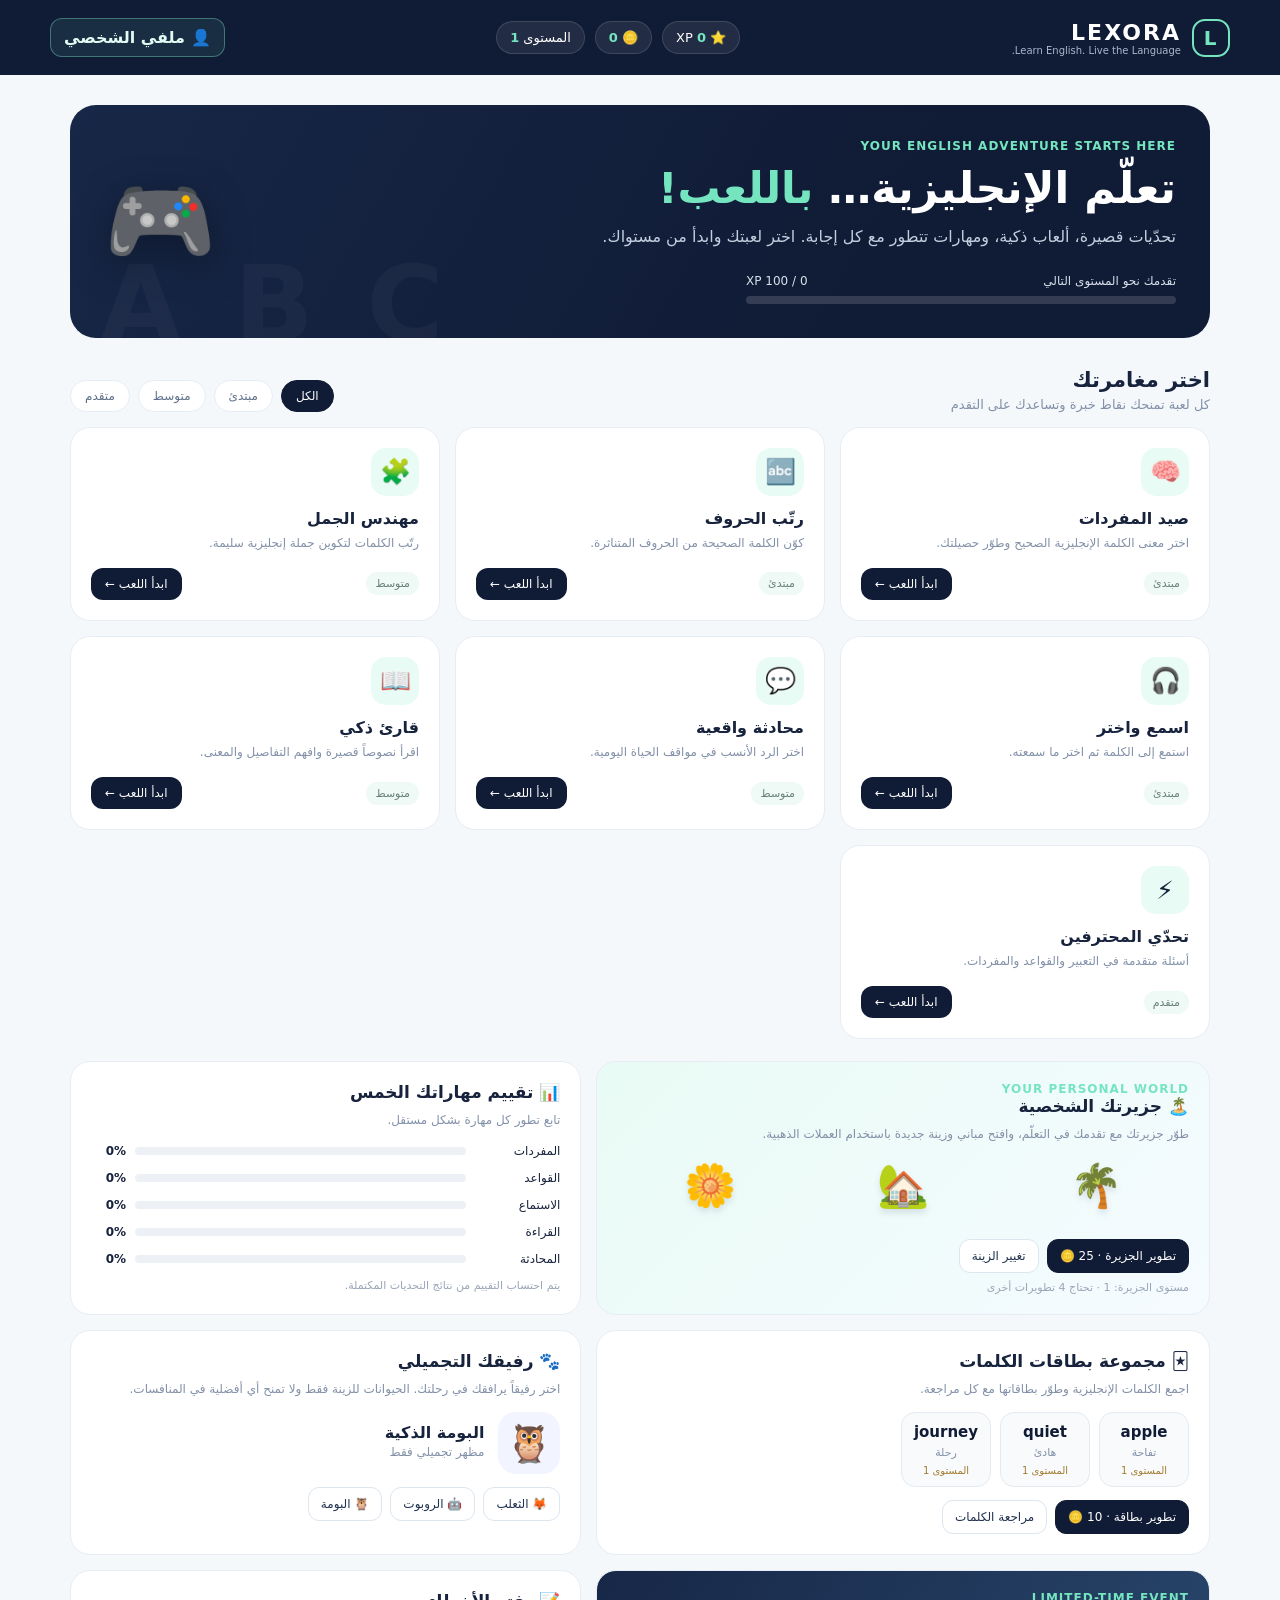
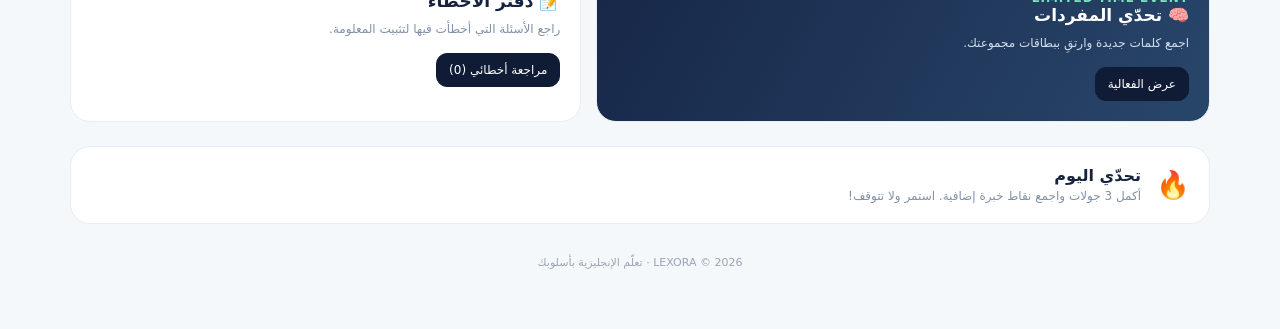
==== index.html @ c7c55622 "Trigger cloud sync when game progress changes" ====
<!doctype html>
<html lang="ar" dir="rtl">
<head>
<meta charset="UTF-8"><meta name="viewport" content="width=device-width, initial-scale=1">
<meta name="theme-color" content="#101b35"><meta name="description" content="LEXORA — Learn English. Live the Language.">
<title>LEXORA — العب وتعلّم الإنجليزية</title>
<style>
:root{--navy:#101b35;--navy2:#172747;--mint:#75e5c0;--ink:#17233d;--muted:#8290a8;--line:#e7edf4;--paper:#f5f8fb;--white:#fff;--gold:#f5c86a}
*{box-sizing:border-box}body{margin:0;background:var(--paper);color:var(--ink);font-family:system-ui,-apple-system,"Segoe UI",sans-serif}button{font:inherit;cursor:pointer}button:focus-visible{outline:3px solid #75e5c0;outline-offset:3px}.shell{min-height:100vh}.top{background:var(--navy);color:#fff;padding:18px max(20px,calc((100% - 1180px)/2));display:flex;align-items:center;justify-content:space-between;gap:14px}.brand{display:flex;align-items:center;gap:11px;font-weight:900;letter-spacing:2px;font-size:22px}.brandmark{width:38px;height:38px;border:2px solid var(--mint);border-radius:13px;display:grid;place-items:center;color:var(--mint);font-size:20px}.brand small{display:block;letter-spacing:0;font-size:10px;color:#aab8cd;font-weight:500}.topstats{display:flex;gap:10px;align-items:center}.pill{background:#ffffff14;border:1px solid #ffffff20;border-radius:30px;padding:8px 13px;font-size:13px}.pill b{color:var(--mint)}main{max-width:1180px;margin:auto;padding:30px 20px 60px}.hero{background:linear-gradient(120deg,#172747,#101b35 70%);border-radius:26px;padding:34px;color:#fff;display:flex;justify-content:space-between;gap:24px;align-items:center;overflow:hidden;position:relative}.hero:after{content:"A B C";position:absolute;left:30px;bottom:-28px;font-size:105px;font-weight:900;color:#ffffff09;letter-spacing:8px}.eyebrow{color:var(--mint);font-size:12px;font-weight:800;letter-spacing:1px}.hero h1{font-size:clamp(27px,4vw,43px);margin:10px 0}.hero p{color:#c3cede;margin:0;line-height:1.8;max-width:580px}.hero-art{font-size:90px;filter:drop-shadow(0 10px 20px #0005);z-index:1}.progresswrap{margin-top:22px;max-width:430px}.progresshead{display:flex;justify-content:space-between;font-size:12px;color:#d7e0eb;margin-bottom:8px}.bar{height:8px;border-radius:10px;background:#ffffff25;overflow:hidden}.bar i{display:block;height:100%;background:var(--mint);border-radius:10px;width:0;transition:width .3s}.sectionhead{display:flex;justify-content:space-between;align-items:end;margin:30px 0 15px}.sectionhead h2{font-size:21px;margin:0}.sectionhead p{margin:5px 0 0;color:var(--muted);font-size:13px}.filters{display:flex;gap:8px;flex-wrap:wrap}.filter{border:1px solid var(--line);background:#fff;color:#60708a;padding:8px 14px;border-radius:22px;font-size:12px}.filter.active{background:var(--navy);color:#fff;border-color:var(--navy)}.games{display:grid;grid-template-columns:repeat(3,1fr);gap:15px}.game{background:#fff;border:1px solid var(--line);border-radius:20px;padding:20px;text-align:right;transition:.2s;display:flex;flex-direction:column;min-height:190px}.game:hover{transform:translateY(-3px);box-shadow:0 12px 28px #14274712}.gameicon{width:48px;height:48px;border-radius:15px;background:#e9fbf5;display:grid;place-items:center;font-size:25px;margin-bottom:13px}.game h3{margin:0 0 6px;font-size:16px}.game p{margin:0;color:var(--muted);font-size:12px;line-height:1.6;flex:1}.gamefoot{display:flex;justify-content:space-between;align-items:center;margin-top:15px}.leveltag{font-size:11px;color:#688078;background:#eff9f5;padding:5px 9px;border-radius:20px}.play{border:0;background:var(--navy);color:#fff;border-radius:12px;padding:9px 14px;font-size:12px}.play:hover{background:#243b63}.daily{margin-top:24px;background:#fff;border:1px solid var(--line);border-radius:20px;padding:19px;display:flex;align-items:center;gap:15px}.dailyicon{font-size:27px}.daily strong{display:block}.daily span{font-size:12px;color:var(--muted)}.modal{position:fixed;inset:0;background:#071225b8;display:none;align-items:center;justify-content:center;padding:16px;z-index:10}.modal.show{display:flex}.panel{width:min(620px,100%);max-height:90vh;overflow:auto;background:#fff;border-radius:24px;padding:24px;box-shadow:0 25px 80px #0004}.paneltop{display:flex;justify-content:space-between;align-items:center;gap:10px}.paneltop h2{margin:0;font-size:21px}.close{border:0;background:#eef2f6;border-radius:50%;width:38px;height:38px;font-size:21px;color:#42516a}.question{font-size:14px;color:#687790;margin:18px 0}.prompt{background:#f3f7fa;border:1px solid var(--line);padding:20px;border-radius:17px;text-align:center;font-size:25px;font-weight:800;direction:ltr;color:var(--navy);margin:14px 0}.answers{display:grid;grid-template-columns:1fr 1fr;gap:10px;margin:15px 0}.answer{background:#fff;border:1px solid #dce4ee;border-radius:13px;padding:13px;color:var(--ink);text-align:center;min-height:48px}.answer:hover{border-color:#75cdb1;background:#f3fcf8}.answer.selected{border-color:#47b995;background:#eafaf4}.answer.correct{border-color:#2fa77e;background:#e6f8f0}.answer.wrong{border-color:#e17c7c;background:#fff0f0}.feedback{min-height:26px;font-size:13px;font-weight:700;text-align:center;margin:10px}.feedback.good{color:#16845f}.feedback.bad{color:#c44d4d}.actions{display:flex;gap:10px;justify-content:center;margin-top:15px}.primary{border:0;background:var(--navy);color:#fff;border-radius:13px;padding:12px 22px;font-weight:700}.secondary{border:1px solid var(--line);background:#fff;border-radius:13px;padding:12px 18px}.wordbank,.sentence{display:flex;gap:8px;flex-wrap:wrap;justify-content:center;direction:ltr;min-height:48px;margin:12px 0}.word{border:1px solid #dbe4ee;background:#fff;border-radius:10px;padding:9px 12px;color:#20324f}.word:disabled{opacity:.35}.sentence{background:#f3f7fa;border-radius:13px;padding:10px;min-height:58px}.sentence .word{background:#e6f8f1;border-color:#a9e6d1}.field{width:100%;padding:13px;border:1px solid #dbe4ee;border-radius:12px;font-size:17px;text-align:center;direction:ltr}.footer{text-align:center;color:#98a4b6;font-size:11px;margin-top:32px}.empty{color:var(--muted);font-size:13px;padding:20px;text-align:center;grid-column:1/-1}

.stagegrid{display:grid;grid-template-columns:repeat(5,1fr);gap:9px;margin:16px 0}.stagebtn{border:1px solid #dce5ef;background:#f8fafc;border-radius:13px;padding:12px 4px;color:#1b2942;display:grid;gap:4px}.stagebtn:disabled{opacity:.35;cursor:not-allowed}.stagebtn b{font-size:19px}.stagebtn span{font-size:10px;color:#718099}@media(max-width:520px){.stagegrid{grid-template-columns:repeat(5,1fr)}}
.featuregrid{display:grid;grid-template-columns:1.2fr 1fr;gap:15px;margin-top:22px}.featurecard{background:#fff;border:1px solid var(--line);border-radius:20px;padding:20px}.featurecard h3{margin:0 0 8px;font-size:17px}.featurecard p{margin:0;color:var(--muted);font-size:12px;line-height:1.7}.island{background:linear-gradient(135deg,#e9fbf5,#f5fbff);position:relative;overflow:hidden}.islandvisual{display:flex;align-items:center;justify-content:space-around;gap:8px;padding:16px 0}.islandvisual span{font-size:42px;filter:drop-shadow(0 4px 3px #20324f20)}.featureactions{display:flex;gap:8px;flex-wrap:wrap;margin-top:13px}.smallbtn{border:1px solid #dce6ef;background:#fff;color:#20324f;border-radius:11px;padding:9px 12px;font-size:12px}.smallbtn.primarysmall{background:var(--navy);border-color:var(--navy);color:#fff}.skillrow{display:grid;grid-template-columns:85px 1fr 35px;align-items:center;gap:9px;margin:13px 0;font-size:12px}.skillbar{height:8px;background:#edf1f5;border-radius:20px;overflow:hidden}.skillbar i{display:block;height:100%;background:#55c6a0;border-radius:20px;width:0}.collection{display:flex;gap:9px;flex-wrap:wrap;margin-top:13px}.wordcard{border:1px solid #e4eaf1;background:#f8fafc;border-radius:14px;padding:10px;min-width:90px;text-align:center}.wordcard b{display:block;direction:ltr;color:var(--navy);font-size:15px}.wordcard span{font-size:11px;color:var(--muted)}.wordcard em{font-size:10px;color:#a17b2f;font-style:normal;display:block;margin-top:5px}.petrow{display:flex;align-items:center;gap:14px;margin-top:13px}.petavatar{width:62px;height:62px;border-radius:18px;background:#f2f4ff;display:grid;place-items:center;font-size:37px}.eventbanner{background:linear-gradient(120deg,#172747,#28466b);color:#fff}.eventbanner p{color:#d3deeb}.eventbanner .eyebrow{color:var(--mint)}.featurecard .mutednote{font-size:11px;color:#9aa6b8;margin-top:8px}@media(max-width:760px){.featuregrid{grid-template-columns:1fr}.skillrow{grid-template-columns:75px 1fr 30px}}
@media(max-width:760px){.top{padding:14px 16px}.topstats .pill:first-child{display:none}main{padding:18px 14px 40px}.hero{padding:24px 20px}.hero-art{font-size:60px}.games{grid-template-columns:repeat(2,1fr);gap:10px}.game{padding:15px;min-height:185px}.sectionhead{align-items:start;flex-direction:column;gap:12px}.panel{padding:19px}.answers{grid-template-columns:1fr 1fr}}
@media(max-width:420px){.games{grid-template-columns:1fr}.game{min-height:150px}.hero-art{display:none}.brand{font-size:19px}.topstats .pill{font-size:11px;padding:7px 9px}}

.profile-top-btn{border:1px solid #75e5c066;background:#75e5c018;color:#dffbf2;border-radius:12px;padding:9px 13px;font-weight:700;white-space:nowrap}
.profile-top-btn:hover{background:#75e5c02b}
.profile-overlay{display:none;position:fixed;inset:0;z-index:30;background:#071225d9;backdrop-filter:blur(8px);padding:18px;overflow:auto;align-items:center;justify-content:center}
.profile-overlay.show{display:flex}
.profile-dialog{width:min(760px,100%);max-height:94vh;overflow:auto;background:#fff;border-radius:24px;padding:24px;box-shadow:0 28px 90px #0005}
.profile-head{display:flex;align-items:center;justify-content:space-between;gap:12px;margin-bottom:18px}
.profile-head h2{margin:0;color:#14233e;font-size:22px}
.profile-close{border:0;background:#eef2f6;color:#42516a;border-radius:50%;width:38px;height:38px;font-size:22px}
.profile-intro{color:#718097;font-size:13px;line-height:1.7;margin:0 0 18px}
.profile-auth-form,.profile-edit-form{display:grid;gap:13px}
.profile-field{display:grid;gap:7px;color:#53627a;font-size:12px;font-weight:700}
.profile-field input,.profile-field select,.profile-field textarea{width:100%;border:1px solid #dce4ee;border-radius:12px;padding:12px;background:#fbfcfe;color:#1c2a43;font:inherit;outline:none}
.profile-field input:focus,.profile-field select:focus,.profile-field textarea:focus{border-color:#58c9a5;box-shadow:0 0 0 3px #75e5c022}
.profile-field textarea{min-height:85px;resize:vertical}
.profile-two{display:grid;grid-template-columns:1fr 1fr;gap:12px}
.profile-avatar-row{display:flex;align-items:center;gap:14px;padding:14px;background:#f5f8fb;border-radius:16px}
.profile-avatar{width:76px;height:76px;border-radius:22px;object-fit:cover;background:#e7f8f2;border:2px solid #c9f1e3}
.profile-avatar-fallback{width:76px;height:76px;border-radius:22px;background:#e7f8f2;color:#1c7258;display:grid;place-items:center;font-size:30px;font-weight:900}
.profile-avatar-row small{display:block;color:#8290a8;margin-top:5px}
.profile-interests{display:flex;gap:8px;flex-wrap:wrap}
.profile-interest{display:flex;align-items:center;gap:6px;background:#f3f7fa;border:1px solid #e3eaf1;border-radius:20px;padding:8px 11px;font-size:12px;color:#34435c}
.profile-interest input{accent-color:#37aa84}
.profile-stats{display:grid;grid-template-columns:repeat(4,1fr);gap:9px;margin:14px 0}
.profile-stat{background:#f4f8fb;border:1px solid #e8eef4;border-radius:14px;padding:12px;text-align:center}
.profile-stat b{display:block;color:#152846;font-size:20px}.profile-stat span{color:#8190a7;font-size:11px}
.profile-actions{display:flex;gap:10px;flex-wrap:wrap;margin-top:5px}
.profile-message{min-height:20px;color:#16845f;font-size:12px;margin:2px 0}
.profile-message.error{color:#c44d4d}
.profile-switch{border:0;background:none;color:#187d61;font-weight:700;padding:10px}
.profile-account-line{font-size:12px;color:#8290a8;direction:ltr;text-align:right}
@media(max-width:560px){.profile-overlay{padding:8px;align-items:flex-start}.profile-dialog{padding:17px;border-radius:19px;margin:auto 0}.profile-two{grid-template-columns:1fr}.profile-stats{grid-template-columns:repeat(2,1fr)}.profile-top-btn{padding:8px 9px;font-size:12px}.top{flex-wrap:wrap}.topstats{order:3;width:100%;justify-content:center}}

</style>
</head>
<body><div class="shell">
<header class="top"><div class="brand"><div class="brandmark">L</div><div>LEXORA<small>Learn English. Live the Language.</small></div></div><div class="topstats"><div class="pill">⭐ <b id="xp">0</b> XP</div><div class="pill">🪙 <b id="coins">0</b></div><div class="pill">المستوى <b id="level">1</b></div></div><button class="profile-top-btn" id="profileOpenBtn" type="button">👤 ملفي الشخصي</button></header>
<main>
<section class="hero"><div><div class="eyebrow">YOUR ENGLISH ADVENTURE STARTS HERE</div><h1>تعلّم الإنجليزية… <span style="color:var(--mint)">باللعب!</span></h1><p>تحدّيات قصيرة، ألعاب ذكية، ومهارات تتطور مع كل إجابة. اختر لعبتك وابدأ من مستواك.</p><div class="progresswrap"><div class="progresshead"><span>تقدمك نحو المستوى التالي</span><span id="progressText">0 / 100 XP</span></div><div class="bar"><i id="progressBar"></i></div></div></div><div class="hero-art">🎮</div></section>
<div class="sectionhead"><div><h2>اختر مغامرتك</h2><p>كل لعبة تمنحك نقاط خبرة وتساعدك على التقدم</p></div><div class="filters" id="filters"><button class="filter active" data-filter="all">الكل</button><button class="filter" data-filter="beginner">مبتدئ</button><button class="filter" data-filter="intermediate">متوسط</button><button class="filter" data-filter="advanced">متقدم</button></div></div>
<section class="games" id="games"></section>

<section class="featuregrid" aria-label="مغامرتك وتقدمك">
 <article class="featurecard island">
  <div class="eyebrow">YOUR PERSONAL WORLD</div><h3>🏝️ جزيرتك الشخصية</h3>
  <p>طوّر جزيرتك مع تقدمك في التعلّم، وافتح مباني وزينة جديدة باستخدام العملات الذهبية.</p>
  <div class="islandvisual"><span id="islandTree">🌴</span><span id="islandHome">🏡</span><span id="islandDecor">🌼</span></div>
  <div class="featureactions"><button class="smallbtn primarysmall" id="upgradeIsland">تطوير الجزيرة · 25 🪙</button><button class="smallbtn" id="decorateIsland">تغيير الزينة</button></div>
  <div class="mutednote" id="islandLevel">مستوى الجزيرة: 1</div>
 </article>
 <article class="featurecard">
  <h3>📊 تقييم مهاراتك الخمس</h3><p>تابع تطور كل مهارة بشكل مستقل.</p>
  <div id="skillBars"></div><div class="mutednote">يتم احتساب التقييم من نتائج التحديات المكتملة.</div>
 </article>
 <article class="featurecard">
  <h3>🃏 مجموعة بطاقات الكلمات</h3><p>اجمع الكلمات الإنجليزية وطوّر بطاقاتها مع كل مراجعة.</p>
  <div class="collection" id="wordCollection"></div>
  <div class="featureactions"><button class="smallbtn primarysmall" id="upgradeCard">تطوير بطاقة · 10 🪙</button><button class="smallbtn" id="reviewCards">مراجعة الكلمات</button></div>
 </article>
 <article class="featurecard">
  <h3>🐾 رفيقك التجميلي</h3><p>اختر رفيقاً يرافقك في رحلتك. الحيوانات للزينة فقط ولا تمنح أي أفضلية في المنافسات.</p>
  <div class="petrow"><div class="petavatar" id="petAvatar">🦉</div><div><b id="petName">البومة الذكية</b><p>مظهر تجميلي فقط</p></div></div>
  <div class="featureactions"><button class="smallbtn" data-pet="🦊" data-name="الثعلب المغامر">🦊 الثعلب</button><button class="smallbtn" data-pet="🤖" data-name="الروبوت التعليمي">🤖 الروبوت</button><button class="smallbtn" data-pet="🦉" data-name="البومة الذكية">🦉 البومة</button></div>
 </article>
 <article class="featurecard eventbanner">
  <div class="eyebrow">LIMITED-TIME EVENT</div><h3 id="eventTitle">🎉 فعالية الأسبوع</h3><p id="eventDescription">تحدّيات متغيرة تمنحك فرصة جمع مكافآت إضافية.</p>
  <div class="featureactions"><button class="smallbtn primarysmall" id="eventAction">عرض الفعالية</button></div>
 </article>
</section>

<div class="daily"><div class="dailyicon">🔥</div><div><strong>تحدّي اليوم</strong><span>أكمل 3 جولات واجمع نقاط خبرة إضافية. استمر ولا تتوقف!</span></div></div>
<div class="footer">LEXORA © 2026 · تعلّم الإنجليزية بأسلوبك</div>
</main></div>

<div class="profile-overlay" id="accountModal" role="dialog" aria-modal="true" aria-labelledby="accountTitle">
 <section class="profile-dialog" style="max-width:460px">
  <div class="profile-head"><h2 id="accountTitle">الدخول إلى LEXORA</h2><button class="profile-close" type="button" data-close="accountModal" aria-label="إغلاق">×</button></div>
  <p class="profile-intro" id="accountIntro">سجّل الدخول لحفظ ملفك الشخصي ومزامنة بياناته مع حسابك.</p>
  <form class="profile-auth-form" id="accountForm">
   <label class="profile-field" id="signupNameWrap" hidden>الاسم الذي سيظهر في ملفك<input id="signupName" maxlength="60" autocomplete="name" placeholder="اسمك"></label>
   <label class="profile-field">البريد الإلكتروني<input id="accountEmail" type="email" required autocomplete="email" dir="ltr" placeholder="name@example.com"></label>
   <label class="profile-field">كلمة المرور<input id="accountPassword" type="password" required minlength="8" autocomplete="current-password" dir="ltr" placeholder="8 أحرف على الأقل"></label>
   <button class="primary" id="accountSubmit" type="submit">تسجيل الدخول</button>
  </form>
  <p class="profile-message" id="accountMessage" role="status" aria-live="polite"></p>
  <button class="profile-switch" id="accountModeSwitch" type="button">ليس لديك حساب؟ أنشئ حساباً</button>
 </section>
</div>
<div class="profile-overlay" id="profileModal" role="dialog" aria-modal="true" aria-labelledby="profileTitle">
 <section class="profile-dialog">
  <div class="profile-head"><div><div class="eyebrow">YOUR LEARNING IDENTITY</div><h2 id="profileTitle">ملفي الشخصي</h2></div><button class="profile-close" type="button" data-close="profileModal" aria-label="إغلاق">×</button></div>
  <p class="profile-intro">خصص ملفك التعليمي وتابع إنجازاتك. بيانات الملف تحفظ في حسابك ويمكنك فتحها من أي جهاز.</p>
  <div class="profile-avatar-row">
   <img class="profile-avatar" id="profileAvatarImage" alt="الصورة الشخصية" hidden>
   <div class="profile-avatar-fallback" id="profileAvatarFallback">L</div>
   <div><label class="profile-field">الصورة الشخصية<input id="profileAvatarFile" type="file" accept="image/png,image/jpeg,image/webp"></label><small>JPG أو PNG أو WebP · حتى 3MB</small></div>
  </div>
  <div class="profile-stats">
   <div class="profile-stat"><b id="profileXP">0</b><span>نقاط XP</span></div>
   <div class="profile-stat"><b id="profileCoins">0</b><span>عملات ذهبية</span></div>
   <div class="profile-stat"><b id="profileLevelStat">1</b><span>المستوى</span></div>
   <div class="profile-stat"><b id="profileGamesDone">0</b><span>جولات مكتملة</span></div>
  </div>
  <form class="profile-edit-form" id="profileEditForm">
   <div class="profile-two">
    <label class="profile-field">الاسم الظاهر<input id="profileDisplayName" maxlength="60" required></label>
    <label class="profile-field">اسم المستخدم<input id="profileUsername" maxlength="20" pattern="[a-zA-Z0-9_]{3,20}" dir="ltr" placeholder="your_name"><small>3–20 حرفاً إنجليزياً أو أرقام أو _</small></label>
   </div>
   <label class="profile-field">نبذة عنك<textarea id="profileBio" maxlength="180" placeholder="اكتب نبذة قصيرة عن رحلتك في تعلم الإنجليزية"></textarea><small><span id="bioCount">0</span>/180</small></label>
   <div class="profile-two">
    <label class="profile-field">مستواك الحالي<select id="profileCurrentLevel"><option value="zero">من الصفر</option><option value="A1">A1 · مبتدئ</option><option value="A2">A2 · أساسي</option><option value="B1">B1 · متوسط</option><option value="B2">B2 · فوق المتوسط</option><option value="C1">C1 · متقدم</option></select></label>
    <label class="profile-field">البلد<input id="profileCountry" maxlength="80" placeholder="الأردن"></label>
   </div>
   <div class="profile-two">
    <label class="profile-field">هدفك من التعلم<select id="profileGoal"><option value="daily">التعلم اليومي</option><option value="work">العمل</option><option value="study">الدراسة</option><option value="travel">السفر</option><option value="conversation">المحادثة</option><option value="exam">الاختبارات</option></select></label>
    <label class="profile-field">هدفك اليومي بالدقائق<select id="profileDailyMinutes"><option value="5">5 دقائق</option><option value="10">10 دقائق</option><option value="15">15 دقيقة</option><option value="20">20 دقيقة</option><option value="30">30 دقيقة</option><option value="45">45 دقيقة</option><option value="60">60 دقيقة</option><option value="90">90 دقيقة</option><option value="120">120 دقيقة</option></select></label>
   </div>
   <div class="profile-field">المواضيع التي تهمك</div>
   <div class="profile-interests">
    <label class="profile-interest"><input type="checkbox" name="profileInterest" value="travel"> السفر</label>
    <label class="profile-interest"><input type="checkbox" name="profileInterest" value="work"> العمل</label>
    <label class="profile-interest"><input type="checkbox" name="profileInterest" value="movies"> الأفلام</label>
    <label class="profile-interest"><input type="checkbox" name="profileInterest" value="technology"> التقنية</label>
    <label class="profile-interest"><input type="checkbox" name="profileInterest" value="conversation"> المحادثة</label>
    <label class="profile-interest"><input type="checkbox" name="profileInterest" value="study"> الدراسة</label>
   </div>
   <p class="profile-account-line" id="profileEmailLine"></p>
   <p class="profile-message" id="profileMessage" role="status" aria-live="polite"></p>
   <div class="profile-actions"><button class="primary" id="profileSaveBtn" type="submit">حفظ التغييرات</button><button class="secondary" type="button" id="profileLogoutBtn">تسجيل الخروج</button></div>
  </form>
 </section>
</div>

<div class="modal" id="modal" role="dialog" aria-modal="true" aria-labelledby="gameTitle"><div class="panel"><div class="paneltop"><h2 id="gameTitle">اللعبة</h2><button class="close" id="close" aria-label="إغلاق">×</button></div><div id="gameBody"></div></div></div>
<script>
(()=>{
const $=id=>document.getElementById(id);
const readJSON=(key,fallback)=>{try{const raw=localStorage.getItem(key);return raw?JSON.parse(raw):fallback}catch(error){console.warn('LEXORA storage recovery:',key,error);return fallback}};
window.addEventListener('error',event=>{console.error('LEXORA runtime error:',event.error||event.message);});
const games=[
{id:'vocab',icon:'🧠',title:'صيد المفردات',desc:'اختر معنى الكلمة الإنجليزية الصحيح وطوّر حصيلتك.',level:'beginner',tag:'مبتدئ',type:'quiz'},
{id:'spell',icon:'🔤',title:'رتّب الحروف',desc:'كوّن الكلمة الصحيحة من الحروف المتناثرة.',level:'beginner',tag:'مبتدئ',type:'spell'},
{id:'sentence',icon:'🧩',title:'مهندس الجمل',desc:'رتّب الكلمات لتكوين جملة إنجليزية سليمة.',level:'intermediate',tag:'متوسط',type:'sentence'},
{id:'listen',icon:'🎧',title:'اسمع واختر',desc:'استمع إلى الكلمة ثم اختر ما سمعته.',level:'beginner',tag:'مبتدئ',type:'listen'},
{id:'dialogue',icon:'💬',title:'محادثة واقعية',desc:'اختر الرد الأنسب في مواقف الحياة اليومية.',level:'intermediate',tag:'متوسط',type:'dialogue'},
{id:'reading',icon:'📖',title:'قارئ ذكي',desc:'اقرأ نصوصاً قصيرة وافهم التفاصيل والمعنى.',level:'intermediate',tag:'متوسط',type:'quiz'},
{id:'challenge',icon:'⚡',title:'تحدّي المحترفين',desc:'أسئلة متقدمة في التعبير والقواعد والمفردات.',level:'advanced',tag:'متقدم',type:'advanced'}
];
const data={
vocab:[['apple','تفاحة',['كتاب','تفاحة','سيارة','نافذة']],['quiet','هادئ',['سريع','هادئ','ثقيل','مبكر']],['journey','رحلة',['رحلة','مفتاح','حديقة','رسالة']],['borrow','يستعير',['يبيع','يستعير','يشرح','يصلح']],['careful','حذر',['غاضب','حذر','متعب','واسع']]],
listen:[['morning','صباح',['morning','evening','meeting','meaning']],['beautiful','جميل',['busy','beautiful','before','between']],['water','ماء',['weather','waiter','water','winter']],['friend','صديق',['friend','front','free','fresh']]],
dialogue:[['Someone says: “How are you?”','I’m fine, thank you.',['I’m fine, thank you.','It is on the table.','I’m 20 years old yesterday.']],['You want to order coffee.','Could I have a coffee, please?',['Where is your coffee?','Could I have a coffee, please?','I coffee yesterday.']],['Someone says: “Nice to meet you.”','Nice to meet you too.',['See you last week.','Nice to meet you too.','I am meeting yesterday.']]],
reading:[['Read: “Mona walks to school every morning.” How does Mona go to school?','On foot.',['By car.','On foot.','By bus.']],['Read: “Tom has two sisters and one brother.” How many siblings does Tom have?','Three.',['Two.','Four.','Three.']],['Read: “The library closes at six in the evening.” When does it close?','At 6 PM.',['At 6 AM.','At 5 PM.','At 6 PM.']],['Read: “Sara bought apples because they were on sale.” Why did Sara buy apples?','They were on sale.',['She dislikes fruit.','They were on sale.','The shop was closed.']],['Read: “It rained all night, so the streets were wet.” What happened during the night?','It rained.',['It snowed.','It was sunny.','It rained.']]],
advanced:[['Choose the correct sentence:','Had I known, I would have called.',['If I would know, I called.','Had I known, I would have called.','If I knew, I will called.']],['“Meticulous” means:','Very careful and precise.',['Very loud and careless.','Very careful and precise.','Quick to become angry.']],['Complete: “Despite ___ tired, she continued.”','being',['be','been','being']]]
};
let xp=Number(localStorage.getItem('lexora_xp')||0),done=Number(localStorage.getItem('lexora_done')||0),filter='all',session=null;
function renderStats(){ $('xp').textContent=xp;$('level').textContent=Math.floor(xp/100)+1;$('progressText').textContent=(xp%100)+' / 100 XP';$('progressBar').style.width=(xp%100)+'%';}
function renderGames(){ $('games').innerHTML='';let shown=games.filter(g=>filter==='all'||g.level===filter);shown.forEach(g=>{let el=document.createElement('article');el.className='game';el.innerHTML='<div class="gameicon">'+g.icon+'</div><h3>'+g.title+'</h3><p>'+g.desc+'</p><div class="gamefoot"><span class="leveltag">'+g.tag+'</span><button class="play" data-id="'+g.id+'">ابدأ اللعب ←</button></div>';$('games').append(el)});$('games').querySelectorAll('[data-id]').forEach(b=>b.addEventListener('click',()=>start(b.dataset.id)));}
$('filters').addEventListener('click',e=>{let b=e.target.closest('[data-filter]');if(!b)return;filter=b.dataset.filter;$('filters').querySelectorAll('.filter').forEach(x=>x.classList.toggle('active',x===b));renderGames()});
function open(title,body){$('gameTitle').textContent=title;$('gameBody').innerHTML=body;$('modal').classList.add('show');$('close').focus()}
function close(){$('modal').classList.remove('show');session=null}
$('close').addEventListener('click',close);$('modal').addEventListener('click',e=>{if(e.target===$('modal'))close()});document.addEventListener('keydown',e=>{if(e.key==='Escape'&&$('modal').classList.contains('show'))close()});
function reward(){xp+=10;done++;coins+=5;let key=({vocab:'vocabulary',spell:'vocabulary',sentence:'grammar',listen:'listening',dialogue:'conversation',reading:'reading',challenge:'grammar'})[session?.id];if(key)skillScores[key]=Math.min(100,(skillScores[key]||0)+Math.max(1,Math.round(session.score*2)));localStorage.setItem('lexora_xp',xp);localStorage.setItem('lexora_done',done);persistExtra();renderStats();renderExtra()}
function start(id){let g=games.find(x=>x.id===id);session={id,round:0,score:0};if(id==='spell'){spellRound(g);return}if(id==='sentence'){sentenceRound(g);return}quizRound(g)}
function quizRound(g){let arr=data[g.id],q=arr[session.round%arr.length];let prompt=q[0],answer=q[1],opts=[...q[2]].sort(()=>Math.random()-.5);let listenUI=g.id==='listen'?'<div class="prompt">🎧 استمع للكلمة ثم اختر ما سمعته</div><div class="actions"><button class="secondary" id="playAudio">🔊 تشغيل الصوت</button></div>':'<div class="prompt">'+prompt+'</div>';open(g.title,'<p class="question">اختر الإجابة الصحيحة · الجولة '+(session.round+1)+'</p>'+listenUI+'<div class="answers">'+opts.map(o=>'<button class="answer" data-answer="'+encodeURIComponent(o)+'">'+o+'</button>').join('')+'</div><div class="feedback" id="feedback"></div><div class="actions"><button class="primary" id="next" disabled>التالي</button></div>');if(g.id==='listen')$('playAudio').onclick=()=>{if('speechSynthesis' in window){speechSynthesis.cancel();let utterance=new SpeechSynthesisUtterance(prompt);utterance.lang='en-US';utterance.rate=.82;speechSynthesis.speak(utterance)}else{$('feedback').textContent='المتصفح لا يدعم تشغيل النطق الصوتي'}};$('gameBody').querySelectorAll('[data-answer]').forEach(b=>b.addEventListener('click',()=>{if($('next').disabled===false)return;let ok=decodeURIComponent(b.dataset.answer)===answer;$('gameBody').querySelectorAll('.answer').forEach(x=>{x.disabled=true;if(decodeURIComponent(x.dataset.answer)===answer)x.classList.add('correct')});if(!ok)b.classList.add('wrong');$('feedback').textContent=ok?'ممتاز! إجابة صحيحة +10 XP':'ليست صحيحة. الإجابة: '+answer;$('feedback').className='feedback '+(ok?'good':'bad');if(ok)session.score++;$('next').disabled=false}));$('next').addEventListener('click',()=>{session.round++;if(session.round>=5){if(session.score)reward();open(g.title,'<div class="prompt">🎉 أحسنت!</div><p class="question" style="text-align:center">نتيجتك '+session.score+' من 5 · '+(session.score*10)+' نقطة محتملة</p><div class="actions"><button class="primary" id="again">العب مرة أخرى</button><button class="secondary" id="done">إنهاء</button></div>');$('again').onclick=()=>start(g.id);$('done').onclick=close}else quizRound(g)})}
function spellRound(g){let words=[['planet','كوكب'],['school','مدرسة'],['orange','برتقالة'],['window','نافذة'],['friend','صديق']];let w=words[session.round%words.length],letters=[...w[0]].sort(()=>Math.random()-.5),chosen=[];open(g.title,'<p class="question">رتّب الحروف لتكوين الكلمة التي تعني: <b>'+w[1]+'</b></p><div class="prompt" id="spellPrompt">_ _ _ _ _</div><div class="wordbank" id="bank">'+letters.map((l,i)=>'<button class="word" data-i="'+i+'">'+l+'</button>').join('')+'</div><div class="actions"><button class="secondary" id="reset">إعادة</button><button class="primary" id="check">تحقّق</button></div><div class="feedback" id="feedback"></div>');let update=()=>{$('spellPrompt').textContent=chosen.map(x=>x.l).join(' ')||'_ _ _ _ _'};$('bank').querySelectorAll('button').forEach(b=>b.onclick=()=>{if(chosen.some(x=>x.i==b.dataset.i))return;chosen.push({i:b.dataset.i,l:letters[+b.dataset.i]});b.disabled=true;update()});$('reset').onclick=()=>{chosen=[];$('bank').querySelectorAll('button').forEach(b=>b.disabled=false);update()};$('check').onclick=()=>{let ok=chosen.map(x=>x.l).join('')===w[0];$('feedback').textContent=ok?'صحيح! أحسنت +10 XP':'حاول مرة أخرى، راجع ترتيب الحروف';$('feedback').className='feedback '+(ok?'good':'bad');if(ok){session.score++;setTimeout(()=>{session.round++;if(session.round===5){reward();open(g.title,'<div class="prompt">🏆 أكملت تحدّي الكلمات!</div><div class="actions"><button class="primary" id="again">العب مجدداً</button><button class="secondary" id="done">إنهاء</button></div>');$('again').onclick=()=>start('spell');$('done').onclick=close}else spellRound(g)},750)}}}
function sentenceRound(g){let qs=[['I drink water every day.','I drink water every day.'],['She is reading a book.','She is reading a book.'],['They went to the park yesterday.','They went to the park yesterday.'],['We are learning English.','We are learning English.']];let q=qs[session.round%qs.length],parts=q[0].split(' '),shuffled=[...parts].sort(()=>Math.random()-.5),picked=[];open(g.title,'<p class="question">اضغط الكلمات بالترتيب الصحيح لبناء الجملة.</p><div class="sentence" id="sentence"></div><div class="wordbank" id="bank">'+shuffled.map((x,i)=>'<button class="word" data-i="'+i+'">'+x+'</button>').join('')+'</div><div class="actions"><button class="secondary" id="reset">مسح</button><button class="primary" id="check">تحقّق</button></div><div class="feedback" id="feedback"></div>');let draw=()=>{$('sentence').innerHTML=picked.map(x=>'<button class="word">'+x.w+'</button>').join('')};$('bank').querySelectorAll('button').forEach(b=>b.onclick=()=>{if(picked.some(x=>x.i==b.dataset.i))return;picked.push({i:b.dataset.i,w:shuffled[+b.dataset.i]});b.disabled=true;draw()});$('reset').onclick=()=>{picked=[];$('bank').querySelectorAll('button').forEach(b=>b.disabled=false);draw()};$('check').onclick=()=>{let ok=picked.map(x=>x.w).join(' ')===q[1];$('feedback').textContent=ok?'جملة سليمة! +10 XP':'ليس تماماً، جرّب ترتيباً آخر';$('feedback').className='feedback '+(ok?'good':'bad');if(ok){session.score++;setTimeout(()=>{session.round++;if(session.round>=4){reward();open(g.title,'<div class="prompt">🌟 رائع! أنهيت بناء الجمل</div><div class="actions"><button class="primary" id="again">أعد اللعب</button><button class="secondary" id="done">إنهاء</button></div>');$('again').onclick=()=>start('sentence');$('done').onclick=close}else sentenceRound(g)},750)}}}

const skillNames={vocabulary:'المفردات',grammar:'القواعد',listening:'الاستماع',reading:'القراءة',conversation:'المحادثة'};
let coins=Number(localStorage.getItem('lexora_coins')||0);
let islandLevel=Number(localStorage.getItem('lexora_island')||1);
let pet=readJSON('lexora_pet',{emoji:'🦉',name:'البومة الذكية'});
let decor=Number(localStorage.getItem('lexora_decor')||0);
let cardLevels=readJSON('lexora_cards',{apple:1,quiet:1,journey:1});
let skillScores=readJSON('lexora_skills',{vocabulary:0,grammar:0,listening:0,reading:0,conversation:0});
function persistExtra(){localStorage.setItem('lexora_coins',coins);localStorage.setItem('lexora_island',islandLevel);localStorage.setItem('lexora_pet',JSON.stringify(pet));localStorage.setItem('lexora_decor',decor);localStorage.setItem('lexora_cards',JSON.stringify(cardLevels));localStorage.setItem('lexora_skills',JSON.stringify(skillScores));window.dispatchEvent(new Event('lexora:progress'));}
function renderExtra(){
 if(!$('mistakeReview')){document.querySelector('.featuregrid').insertAdjacentHTML('beforeend','<article class="featurecard"><h3>📝 دفتر الأخطاء</h3><p>راجع الأسئلة التي أخطأت فيها لتثبيت المعلومة.</p><div class="featureactions"><button class="smallbtn primarysmall" id="mistakeReview">مراجعة أخطائي ('+lexoraMistakes.length+')</button></div></article>');$('mistakeReview').onclick=()=>{if(!lexoraMistakes.length){open('دفتر الأخطاء','<p class="question">ممتاز! لا توجد أخطاء محفوظة حالياً.</p>');return}let items=lexoraMistakes.slice(0,20);open('مراجعة الأخطاء','<p class="question">آخر الأسئلة التي تحتاج إلى مراجعتها:</p>'+items.map((m,i)=>'<div class="featurecard" style="margin:8px 0;padding:12px"><b>'+(i+1)+'. '+m.prompt+'</b><p>'+m.display+'</p><p style="color:#c44d4d">إجابتك: '+(m.selected||'غير محفوظة في محاولة سابقة')+'</p></div>').join('')+'<div class="actions"><button class="primary" id="clearMistakes">مسح سجل الأخطاء</button><button class="secondary" id="closeMistakes">إغلاق</button></div>');$('clearMistakes').onclick=()=>{lexoraMistakes.length=0;localStorage.setItem('lexora_mistakes','[]');close();renderExtra()};$('closeMistakes').onclick=close;};}

 $('coins').textContent=coins;$('islandLevel').textContent='مستوى الجزيرة: '+islandLevel+' · '+(islandLevel>=5?'جزيرة مزدهرة':'تحتاج '+(5-islandLevel)+' تطويرات أخرى');
 $('islandTree').textContent=islandLevel>=4?'🌳':'🌴';$('islandHome').textContent=islandLevel>=3?'🏰':'🏡';$('islandDecor').textContent=['🌼','🌷','🌸','✨'][decor%4];
 $('petAvatar').textContent=pet.emoji;$('petName').textContent=pet.name;
 $('skillBars').innerHTML=Object.entries(skillNames).map(([k,n])=>'<div class="skillrow"><span>'+n+'</span><div class="skillbar"><i style="width:'+Math.min(100,skillScores[k])+'%"></i></div><b>'+Math.min(100,skillScores[k])+'%</b></div>').join('');
 $('wordCollection').innerHTML=Object.entries(cardLevels).map(([word,lvl])=>'<div class="wordcard"><b>'+word+'</b><span>'+({apple:'تفاحة',quiet:'هادئ',journey:'رحلة'}[word]||'كلمة')+'</span><em>المستوى '+lvl+'</em></div>').join('');
 const events=[['🎧 مهرجان الاستماع','استمع إلى الكلمات والجمل واجمع خبرة إضافية هذا الأسبوع.'],['💬 أسبوع المحادثة','تدرّب على مواقف الحياة اليومية وافتح شارة المحاور.'],['🧠 تحدّي المفردات','اجمع كلمات جديدة وارتقِ ببطاقات مجموعتك.'],['📖 موسم القراءة','اختبر فهمك للنصوص الإنجليزية القصيرة.']];
 const eventIndex=Math.floor(Date.now()/86400000/7)%events.length;$('eventTitle').textContent=events[eventIndex][0];$('eventDescription').textContent=events[eventIndex][1];
}
$('upgradeIsland').addEventListener('click',()=>{if(coins<25){$('islandLevel').textContent='تحتاج 25 عملة ذهبية للتطوير.';return}coins-=25;islandLevel++;persistExtra();renderExtra();});
$('decorateIsland').addEventListener('click',()=>{if(coins<5){$('islandLevel').textContent='تحتاج 5 عملات لتغيير الزينة.';return}coins-=5;decor++;persistExtra();renderExtra();});
$('upgradeCard').addEventListener('click',()=>{let word=Object.keys(cardLevels).sort((a,b)=>cardLevels[a]-cardLevels[b])[0];if(coins<10){$('wordCollection').insertAdjacentHTML('beforeend','<span class="mutednote"> تحتاج 10 عملات ذهبية.</span>');return}coins-=10;cardLevels[word]++;persistExtra();renderExtra();});
$('reviewCards').addEventListener('click',()=>{let words=Object.keys(cardLevels);open('مراجعة البطاقات','<p class="question">اقرأ الكلمات وحاول تذكر معناها بالعربية.</p>'+words.map(w=>'<div class="wordcard" style="display:inline-block;margin:5px"><b>'+w+'</b><span>'+({apple:'تفاحة',quiet:'هادئ',journey:'رحلة'}[w])+'</span><em>المستوى '+cardLevels[w]+'</em></div>').join('')+'<div class="actions"><button class="primary" id="closeReview">تم</button></div>');$('closeReview').onclick=close;});
document.querySelectorAll('[data-pet]').forEach(b=>b.addEventListener('click',()=>{pet={emoji:b.dataset.pet,name:b.dataset.name};persistExtra();renderExtra();}));
$('eventAction').addEventListener('click',()=>{open('الفعالية الموسمية',$('eventTitle').textContent+'<p class="question">'+$('eventDescription').textContent+'</p><p class="question">تتغير الفعاليات بشكل دوري. سيتم ربط التحديات والمكافآت الموسمية بنظام الحسابات والخادم في المرحلة التالية.</p><div class="actions"><button class="primary" id="eventClose">حسناً</button></div>');$('eventClose').onclick=close;});


/* LEXORA progression engine v2 */
const lexoraWords=[
['apple','تفاحة'],['book','كتاب'],['house','منزل'],['water','ماء'],['friend','صديق'],['school','مدرسة'],['family','عائلة'],['window','نافذة'],['garden','حديقة'],['morning','صباح'],
['evening','مساء'],['journey','رحلة'],['teacher','معلم'],['student','طالب'],['market','سوق'],['city','مدينة'],['village','قرية'],['mountain','جبل'],['river','نهر'],['ocean','محيط'],
['weather','طقس'],['sunshine','أشعة الشمس'],['cloud','غيمة'],['rain','مطر'],['season','فصل'],['winter','شتاء'],['summer','صيف'],['spring','ربيع'],['autumn','خريف'],['window','نافذة'],
['chair','كرسي'],['table','طاولة'],['kitchen','مطبخ'],['bedroom','غرفة نوم'],['mirror','مرآة'],['picture','صورة'],['pencil','قلم رصاص'],['notebook','دفتر'],['computer','حاسوب'],['keyboard','لوحة مفاتيح'],
['phone','هاتف'],['message','رسالة'],['letter','حرف'],['number','رقم'],['question','سؤال'],['answer','إجابة'],['language','لغة'],['sentence','جملة'],['meaning','معنى'],['example','مثال'],
['beautiful','جميل'],['careful','حذر'],['quiet','هادئ'],['brave','شجاع'],['honest','صادق'],['patient','صبور'],['clever','ذكي'],['friendly','ودود'],['healthy','صحي'],['useful','مفيد'],
['travel','يسافر'],['arrive','يصل'],['borrow','يستعير'],['choose','يختار'],['discover','يكتشف'],['explain','يشرح'],['improve','يحسن'],['invite','يدعو'],['remember','يتذكر'],['practice','يتدرب'],
['listen','يستمع'],['speak','يتحدث'],['read','يقرأ'],['write','يكتب'],['learn','يتعلم'],['teach','يعلم'],['build','يبني'],['create','ينشئ'],['share','يشارك'],['help','يساعد'],
['early','مبكر'],['late','متأخر'],['always','دائماً'],['never','أبداً'],['sometimes','أحياناً'],['usually','عادةً'],['quickly','بسرعة'],['slowly','ببطء'],['together','معاً'],['already','بالفعل'],
['important','مهم'],['different','مختلف'],['possible','ممكن'],['difficult','صعب'],['simple','بسيط'],['special','مميز'],['popular','شائع'],['famous','مشهور'],['expensive','غالي'],['comfortable','مريح']
];
const lexoraMistakes=readJSON('lexora_mistakes',[]);
const lexoraProgress=readJSON('lexora_progress_v2',{});
let gameMode='practice',stageIndex=0,heartState=readJSON('lexora_hearts',{count:5,at:Date.now()});
function saveProgress(){localStorage.setItem('lexora_progress_v2',JSON.stringify(lexoraProgress));window.dispatchEvent(new Event('lexora:progress'));}
function gameProgress(id){return lexoraProgress[id]||(lexoraProgress[id]={unlocked:1,stages:{},resume:0,best:0,played:0});}
function hearts(){let now=Date.now(),elapsed=Math.floor((now-(heartState.at||now))/1800000);if(elapsed>0){heartState.count=Math.min(5,(heartState.count||0)+elapsed);heartState.at=heartState.count===5?now:(heartState.at||now)+elapsed*1800000;localStorage.setItem('lexora_hearts',JSON.stringify(heartState));}return heartState.count;}
function spendHeart(){hearts();if(heartState.count<=0)return false;if(heartState.count===5)heartState.at=Date.now();heartState.count--;localStorage.setItem('lexora_hearts',JSON.stringify(heartState));return true;}
function questionFor(id,n){
 const w=lexoraWords[n],d=lexoraWords[(n+17)%lexoraWords.length],e=lexoraWords[(n+39)%lexoraWords.length];
 if(id==='vocab')return {type:'choice',prompt:'ما معنى الكلمة التالية؟',display:w[0],answer:w[1],opts:[w[1],d[1],e[1],'غير معروف']};
 if(id==='listen')return {type:'listen',prompt:'استمع جيداً واختر الكلمة التي تسمعها.',display:'🎧 استمع إلى الكلمة',spoken:w[0],answer:w[0],opts:[w[0],d[0],e[0],'another']};
 if(id==='spell')return {type:'spell',prompt:'رتّب الحروف لتكوين الكلمة التي تعني: '+w[1],display:[...w[0]].sort((a,b)=>((a.charCodeAt(0)*7+n)%19)-((b.charCodeAt(0)*7+n)%19)).join('  ·  '),answer:w[0]};
 if(id==='sentence'){const templates=[['I','usually','read','a','book'],['She','is','learning','English','today'],['They','visited','the','city','yesterday'],['We','will','travel','tomorrow'],['He','drinks','water','every','morning']];let words=templates[n%templates.length];return {type:'sentence',prompt:'رتّب الكلمات لتكوين جملة صحيحة.',answer:words.join(' '),parts:[...words].sort((a,b)=>((a.length*11+n)%17)-((b.length*11+n)%17))};}
 if(id==='dialogue'){const lines=[['How are you today?','I’m doing well, thank you.'],['Could you help me, please?','Of course. What do you need?'],['What time is it?','It is three o’clock.'],['Would you like some tea?','Yes, please.'],['Where is the nearest bank?','It is next to the supermarket.']];let x=lines[n%lines.length];return {type:'choice',prompt:'اختر الرد الأنسب في المحادثة:',display:'“'+x[0]+'”',answer:x[1],opts:[x[1], 'I am yesterday.', 'Because it is blue.', 'No, I went home.']};}
 if(id==='reading'){const people=['Lina','Omar','Maya','Adam','Sara'];const places=['library','park','school','market','museum'];const p=people[n%5],place=places[(n*3)%5],day=['Monday','Tuesday','Wednesday','Thursday','Friday'][n%5];return {type:'choice',prompt:'اقرأ النص ثم أجب:',display:p+' visits the '+place+' every '+day+'. She enjoys learning new things there. Where does '+p+' go?',answer:'The '+place+'.',opts:['The '+place+'.','The hospital.','The airport.','The restaurant.']};}
 const grammar=[['She ___ to school every day.','goes',['go','goes','going','gone']],['They ___ playing football now.','are',['is','am','are','be']],['I have lived here ___ 2020.','since',['for','since','during','from']],['If it rains, we ___ at home.','will stay',['stayed','stay yesterday','will stay','staying']],['He is taller ___ his brother.','than',['then','that','than','as']]];
 let g=grammar[n%grammar.length];return {type:'choice',prompt:'اختر الإجابة الصحيحة لإكمال الجملة:',display:g[0],answer:g[1],opts:g[2]};
}
function openStagePicker(id){
 const g=games.find(x=>x.id===id),p=gameProgress(id);
 let html='<p class="question">اختر نمط اللعب والمرحلة. كل مرحلة تحتوي على 10 أسئلة.</p><div class="featureactions"><button class="smallbtn primarysmall" id="modePractice">تدريب بلا قلوب</button><button class="smallbtn" id="modeChallenge">تحدّي بالقلوب ❤️ '+hearts()+'/5</button></div><div class="stagegrid" id="stageGrid">';
 for(let i=1;i<=10;i++){let st=p.stages[i]||{},locked=i>p.unlocked;html+='<button class="stagebtn" data-stage="'+i+'" '+(locked?'disabled':'')+'><b>'+i+'</b><span>'+(st.done?'⭐ '+(st.stars||0)+'/3':locked?'🔒':'ابدأ')+'</span></button>';}
 html+='</div><p class="mutednote">تقدمك محفوظ على هذا الجهاز حالياً. المرحلة التالية تُفتح بعد إنهاء المرحلة السابقة.</p>';
 open(g.title,html);
 $('modePractice').onclick=()=>{gameMode='practice';$('modePractice').classList.add('primarysmall');$('modeChallenge').classList.remove('primarysmall');};
 $('modeChallenge').onclick=()=>{gameMode='challenge';$('modeChallenge').classList.add('primarysmall');$('modePractice').classList.remove('primarysmall');};
 $('stageGrid').querySelectorAll('[data-stage]').forEach(b=>b.onclick=()=>{stageIndex=Number(b.dataset.stage);startStage(id,stageIndex);});
}
function start(id){openStagePicker(id);}
function startStage(id,stage){
 if(gameMode==='challenge'&&hearts()<=0){open('قلوبك انتهت','<p class="question">تتجدد القلوب تلقائياً بمعدل قلب كل 30 دقيقة. يمكنك مواصلة التدريب دون قلوب.</p><div class="actions"><button class="primary" id="backPractice">حسناً</button></div>');$('backPractice').onclick=()=>openStagePicker(id);return;}
 const p=gameProgress(id);session={id,round:0,score:0,stage,mode:gameMode,wrong:0};p.played++;p.resume=(stage-1)*10;saveProgress();playQuestion();
}
function playQuestion(){
 const g=games.find(x=>x.id===session.id),n=(session.stage-1)*10+session.round,q=questionFor(session.id,n),round=session.round+1;
 let body='<p class="question">المرحلة '+session.stage+' من 10 · السؤال '+round+' من 10 · '+(session.mode==='challenge'?'تحدّي ❤️ '+hearts()+'/5':'وضع التدريب')+'</p><div class="bar" style="background:#edf1f5"><i style="width:'+((round-1)*10)+'%;background:#55c6a0"></i></div><p class="question">'+q.prompt+'</p>';
 if(q.type==='choice'||q.type==='listen')body+='<div class="prompt">'+q.display+'</div>'+(q.type==='listen'?'<div class="actions"><button class="secondary" id="playAudio">🔊 تشغيل النطق</button></div>':'')+'<div class="answers">'+q.opts.map(x=>'<button class="answer" data-answer="'+encodeURIComponent(x)+'">'+x+'</button>').join('')+'</div>';
 else if(q.type==='spell')body+='<div class="prompt">'+q.display+'</div><input class="field" id="typedAnswer" autocomplete="off" placeholder="اكتب الكلمة هنا">';
 else body+='<div class="wordbank" id="sentenceBank">'+q.parts.map((x,i)=>'<button class="word" data-part="'+i+'">'+x+'</button>').join('')+'</div><div class="sentence" id="sentenceAnswer"></div>';
 body+='<div class="featureactions" style="justify-content:center"><button class="smallbtn" id="useHint">💡 تلميح · 5 XP</button></div><div class="feedback" id="feedback"></div><div class="actions"><button class="primary" id="submitAnswer" '+(q.type==='choice'||q.type==='listen'?'disabled':'')+'>تحقّق من الإجابة</button></div>';
 open(g.title,body);
 let chosen=null,parts=[],hintUsed=false;
 $('useHint').onclick=()=>{if(hintUsed)return;if(xp<5){$('feedback').textContent='تحتاج إلى 5 XP لاستخدام التلميح.';return}xp-=5;localStorage.setItem('lexora_xp',xp);renderStats();hintUsed=true;let tip=q.type==='spell'?'يبدأ الجواب بالحرف: '+q.answer[0].toUpperCase():q.type==='sentence'?'ابدأ بالفاعل أو الضمير إن وجد.':'الحرف الأول من الإجابة: '+q.answer[0];$('feedback').textContent='💡 '+tip;$('feedback').className='feedback';$('useHint').disabled=true;};
 if(q.type==='choice'||q.type==='listen'){$('gameBody').querySelectorAll('[data-answer]').forEach(b=>b.onclick=()=>{chosen=decodeURIComponent(b.dataset.answer);$('gameBody').querySelectorAll('.answer').forEach(x=>x.classList.toggle('selected',x===b));$('submitAnswer').disabled=false;});}
 if(q.type==='listen')$('playAudio').onclick=()=>{if('speechSynthesis'in window){speechSynthesis.cancel();let u=new SpeechSynthesisUtterance(q.spoken);u.lang='en-US';u.rate=.82;speechSynthesis.speak(u);}};
 if(q.type==='sentence')$('sentenceBank').querySelectorAll('[data-part]').forEach(b=>b.onclick=()=>{if(b.disabled)return;parts.push(q.parts[+b.dataset.part]);b.disabled=true;$('sentenceAnswer').textContent=parts.join(' ');});
 $('submitAnswer').onclick=()=>{
  let answer=q.type==='spell'?($('typedAnswer').value||'').trim().toLowerCase():q.type==='sentence'?parts.join(' '):chosen;
  if(!answer){$('feedback').textContent='اختر أو اكتب إجابتك أولاً.';return;}
  const ok=answer.toLowerCase()===q.answer.toLowerCase();
  if(ok){session.score++;$('feedback').textContent='إجابة صحيحة! ممتاز 👏';$('feedback').className='feedback good';}
  else{session.wrong++;if(!session.errors)session.errors=[];session.errors.push({prompt:q.prompt,display:q.display||'',selected:answer});lexoraMistakes.unshift({game:session.id,prompt:q.prompt,display:q.display||'',selected:answer,at:Date.now()});if(lexoraMistakes.length>100)lexoraMistakes.length=100;localStorage.setItem('lexora_mistakes',JSON.stringify(lexoraMistakes));window.dispatchEvent(new Event('lexora:progress'));$('feedback').textContent='إجابة غير صحيحة. ستجد هذا السؤال في تقرير الأخطاء بنهاية المرحلة.';$('feedback').className='feedback bad';if(session.mode==='challenge')spendHeart();}
  const skill=({vocab:'vocabulary',spell:'vocabulary',sentence:'grammar',listen:'listening',dialogue:'conversation',reading:'reading',challenge:'grammar'})[session.id];
  let current=skillScores[skill]||0;let attempts=Number(localStorage.getItem('lexora_skill_attempts_'+skill)||0),correct=Number(localStorage.getItem('lexora_skill_correct_'+skill)||0);attempts++;if(ok)correct++;skillScores[skill]=Math.round(correct/attempts*100);localStorage.setItem('lexora_skill_attempts_'+skill,attempts);localStorage.setItem('lexora_skill_correct_'+skill,correct);
  $('submitAnswer').disabled=true;
  let next=document.createElement('button');next.className='primary';next.id='continueQuestion';next.textContent=round===10?'إنهاء المرحلة':'السؤال التالي';$('gameBody').querySelector('.actions').append(next);
  next.onclick=()=>{if(session.round<9){session.round++;playQuestion();}else finishStage();};
 };
}
function finishStage(){
 const p=gameProgress(session.id),id=session.id,stage=session.stage,score=session.score,stars=score>=9?3:score>=7?2:score>=5?1:0;
 const previous=p.stages[stage]||{};const firstChallenge=stars>0&&session.mode==='challenge'&&!previous.challengeRewarded;p.stages[stage]={done:stars>0||!!previous.done,score:Math.max(score,previous.score||0),stars:Math.max(stars,previous.stars||0),mode:session.mode,challengeRewarded:!!previous.challengeRewarded||firstChallenge,completedAt:Date.now()};if(stars>0)p.unlocked=Math.max(p.unlocked,Math.min(10,stage+1));p.best=Math.max(p.best,score);p.resume=stars>0?stage*10:(stage-1)*10;saveProgress();
 if(firstChallenge){xp+=score*10;coins+=score*2;done+=1;localStorage.setItem('lexora_xp',xp);localStorage.setItem('lexora_done',done);persistExtra();renderStats();renderExtra();}
 const status=stars?'حصلت على '+stars+' من 3 نجوم':'لم تحصل على نجمة بعد، أعد المرحلة لتحسين نتيجتك.';
 const accuracy=Math.round((score/10)*100),errors=session.errors||[];
 const errorReport=errors.length?'<section class="featurecard" style="margin:14px 0;text-align:right"><h3>❌ الأخطاء ('+errors.length+')</h3>'+errors.map((e,i)=>'<div style="padding:10px 0;border-bottom:1px solid #e7edf4"><b>'+(i+1)+'. '+e.prompt+'</b><p class="question" style="margin:6px 0">'+e.display+'</p><p class="question" style="margin:6px 0;color:#c44d4d">إجابتك: '+e.selected+'</p></div>').join('')+'</section>':'<p class="question" style="text-align:center;color:#16845f">🎉 رائع! لم ترتكب أي أخطاء في هذه المرحلة.</p>';
 open('تقرير المرحلة','<div class="prompt">'+(stars?'🏆':'💪')+' '+score+'/10</div><p class="question" style="text-align:center;font-size:18px;font-weight:800">نسبة الإجابات الصحيحة: '+accuracy+'%</p><div class="bar" style="background:#edf1f5;height:12px"><i style="width:'+accuracy+'%;background:#55c6a0"></i></div><p class="question" style="text-align:center">أكملت 100% من أسئلة المرحلة · '+score+' صحيحة · '+errors.length+' خاطئة</p><p class="question" style="text-align:center">'+status+'</p>'+errorReport+'<p class="question" style="text-align:center">+'+(stars?score*10:0)+' XP · +'+(stars?score*2:0)+' عملة ذهبية</p><div class="actions"><button class="primary" id="stageAgain">إعادة المرحلة</button><button class="secondary" id="stageList">المراحل</button>'+(stage<10&&stars?'<button class="secondary" id="nextStage">المرحلة التالية</button>':'')+'</div>');
 $('stageAgain').onclick=()=>startStage(id,stage);$('stageList').onclick=()=>openStagePicker(id);if($('nextStage'))$('nextStage').onclick=()=>startStage(id,stage+1);
}

renderGames();renderStats();renderExtra();
})();
</script><script type="module" src="/profile.js"></script></body></html>
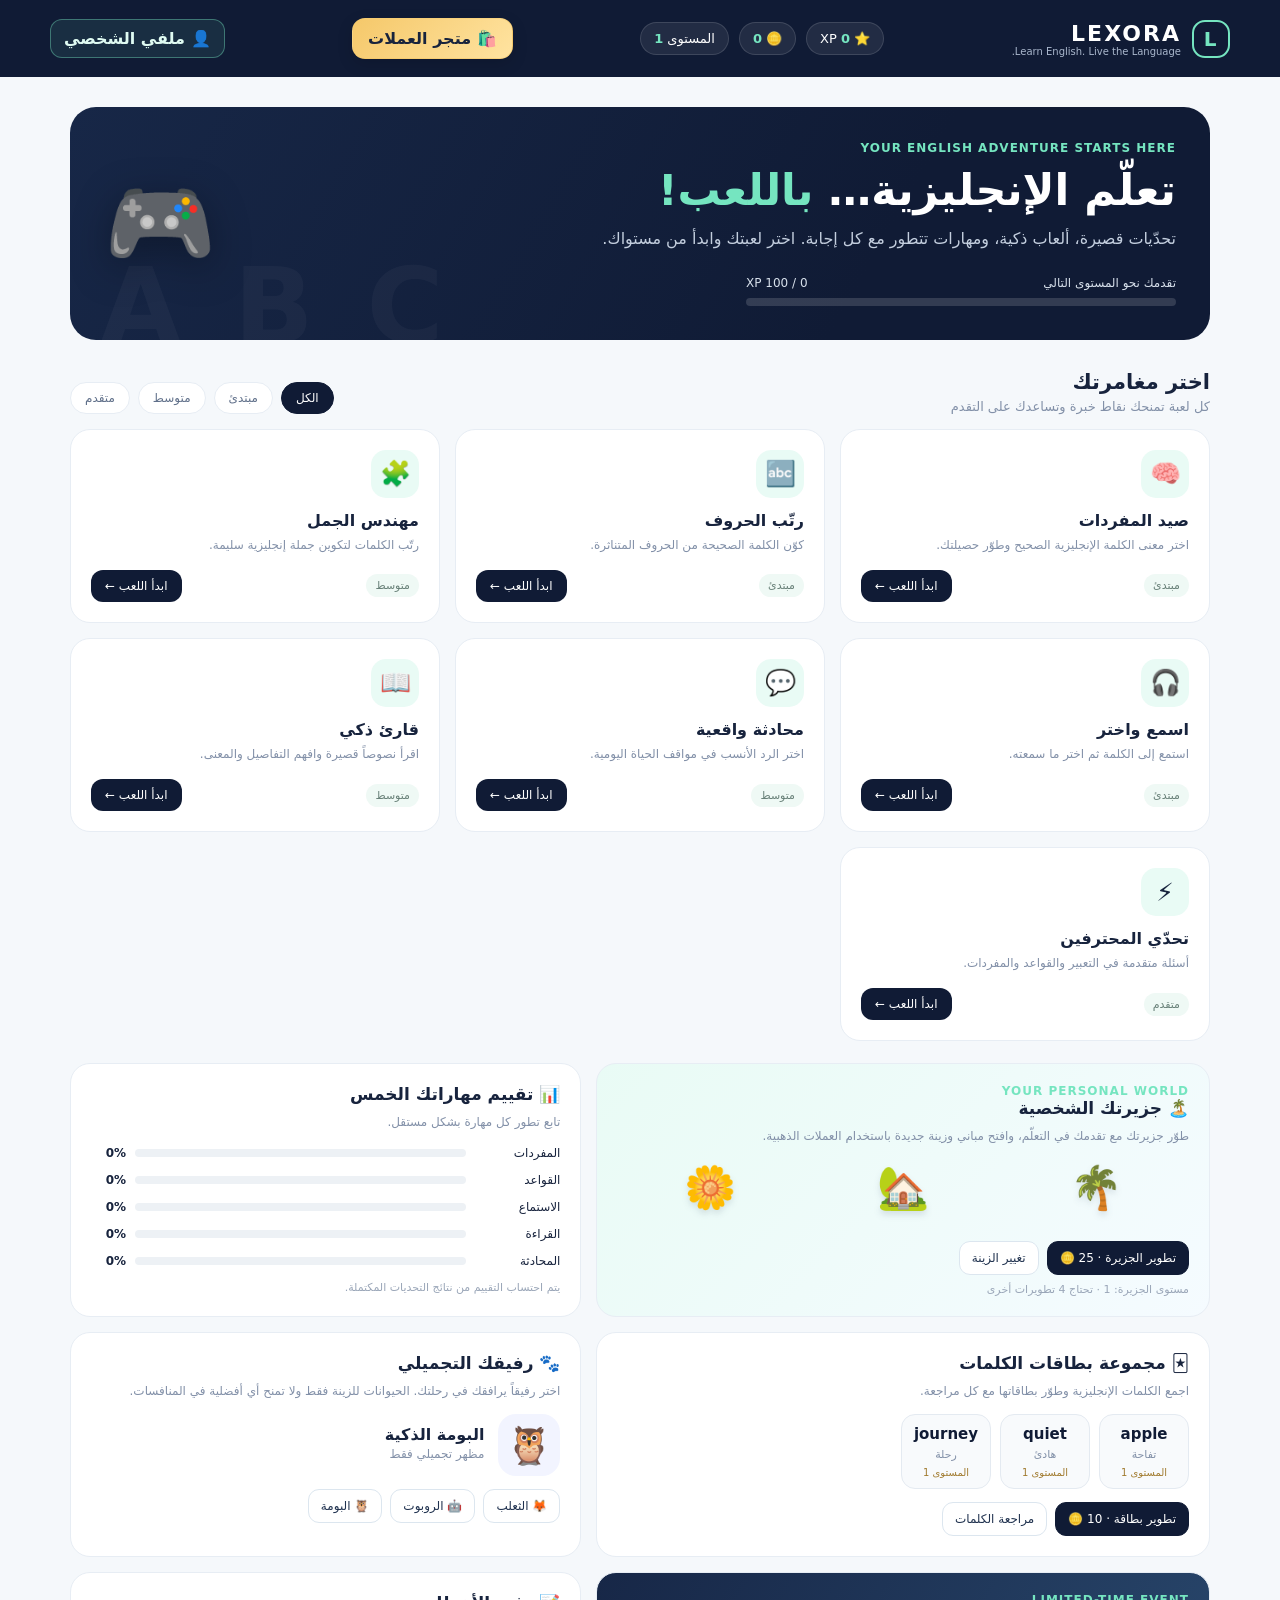
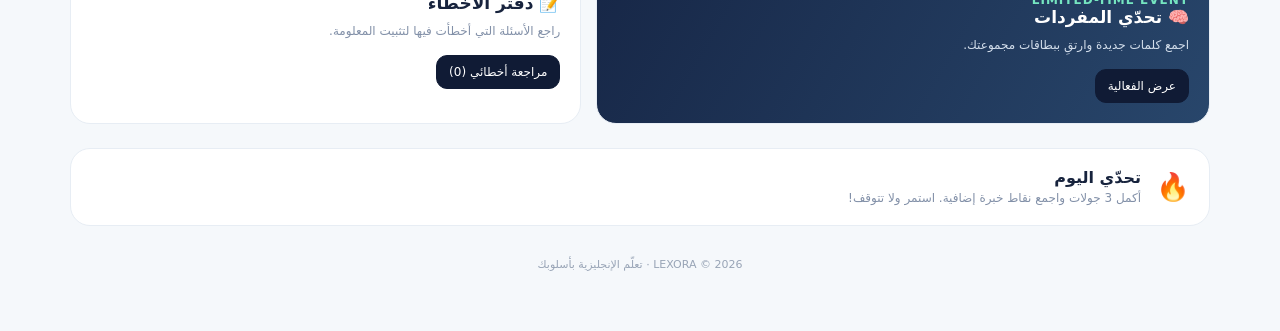
==== commit 37ed30a1: "Add temporary double-coins store to LEXORA" ====
--- a/index.html
+++ b/index.html
@@ -45,10 +45,12 @@
 .profile-account-line{font-size:12px;color:#8290a8;direction:ltr;text-align:right}
 @media(max-width:560px){.profile-overlay{padding:8px;align-items:flex-start}.profile-dialog{padding:17px;border-radius:19px;margin:auto 0}.profile-two{grid-template-columns:1fr}.profile-stats{grid-template-columns:repeat(2,1fr)}.profile-top-btn{padding:8px 9px;font-size:12px}.top{flex-wrap:wrap}.topstats{order:3;width:100%;justify-content:center}}
 
+
+.store-open-btn{border:1px solid #f5c86a88;background:linear-gradient(135deg,#f5c86a,#ffe3a0);color:#17233d;border-radius:13px;padding:10px 15px;font-weight:900;cursor:pointer;white-space:nowrap;box-shadow:0 5px 16px #0002}.store-open-btn:hover{transform:translateY(-1px);filter:brightness(1.03)}.store-banner{background:linear-gradient(120deg,#172747,#263d66);border:1px solid #f5c86a66;color:#fff;border-radius:18px;padding:18px;margin-bottom:16px}.store-banner strong{display:block;color:#f5c86a;font-size:25px;margin:5px 0}.store-countdown{font-variant-numeric:tabular-nums;font-weight:900;color:#fff}.store-grid{display:grid;grid-template-columns:repeat(2,minmax(0,1fr));gap:12px}.store-pack{border:1px solid #e7edf4;border-radius:16px;padding:16px;background:#fff;position:relative;overflow:hidden}.store-pack.featured{border:2px solid #e8bd58;background:linear-gradient(180deg,#fffaf0,#fff)}.store-pack h3{margin:0 0 8px;color:#17233d}.store-price{font-size:22px;font-weight:900;color:#172747}.store-coins{font-size:24px;font-weight:900;color:#b17a12;margin:7px 0}.store-old{color:#8290a8;text-decoration:line-through;font-size:13px}.store-bonus{display:inline-block;border-radius:20px;background:#e8f8f1;color:#167b5a;padding:5px 9px;font-size:12px;font-weight:900}.store-pack button{width:100%;margin-top:12px;border:0;border-radius:10px;padding:10px;background:#e9edf3;color:#637087;font-weight:800;cursor:not-allowed}.store-note{font-size:12px;color:#8290a8;line-height:1.8;margin:14px 2px 0}.store-expired{background:#f4f6f8;border-radius:12px;padding:12px;color:#64748b;font-weight:700;margin-bottom:14px}@media(max-width:600px){.store-grid{grid-template-columns:1fr}.store-open-btn{padding:9px 11px;font-size:12px}.top{flex-wrap:wrap}.store-pack{padding:14px}}
 </style>
 </head>
 <body><div class="shell">
-<header class="top"><div class="brand"><div class="brandmark">L</div><div>LEXORA<small>Learn English. Live the Language.</small></div></div><div class="topstats"><div class="pill">⭐ <b id="xp">0</b> XP</div><div class="pill">🪙 <b id="coins">0</b></div><div class="pill">المستوى <b id="level">1</b></div></div><button class="profile-top-btn" id="profileOpenBtn" type="button">👤 ملفي الشخصي</button></header>
+<header class="top"><div class="brand"><div class="brandmark">L</div><div>LEXORA<small>Learn English. Live the Language.</small></div></div><div class="topstats"><div class="pill">⭐ <b id="xp">0</b> XP</div><div class="pill">🪙 <b id="coins">0</b></div><div class="pill">المستوى <b id="level">1</b></div></div><button class="store-open-btn" id="storeOpenBtn" type="button">🛍️ متجر العملات</button><button class="profile-top-btn" id="profileOpenBtn" type="button">👤 ملفي الشخصي</button></header>
 <main>
 <section class="hero"><div><div class="eyebrow">YOUR ENGLISH ADVENTURE STARTS HERE</div><h1>تعلّم الإنجليزية… <span style="color:var(--mint)">باللعب!</span></h1><p>تحدّيات قصيرة، ألعاب ذكية، ومهارات تتطور مع كل إجابة. اختر لعبتك وابدأ من مستواك.</p><div class="progresswrap"><div class="progresshead"><span>تقدمك نحو المستوى التالي</span><span id="progressText">0 / 100 XP</span></div><div class="bar"><i id="progressBar"></i></div></div></div><div class="hero-art">🎮</div></section>
 <div class="sectionhead"><div><h2>اختر مغامرتك</h2><p>كل لعبة تمنحك نقاط خبرة وتساعدك على التقدم</p></div><div class="filters" id="filters"><button class="filter active" data-filter="all">الكل</button><button class="filter" data-filter="beginner">مبتدئ</button><button class="filter" data-filter="intermediate">متوسط</button><button class="filter" data-filter="advanced">متقدم</button></div></div>
@@ -171,8 +173,28 @@
 function renderStats(){ $('xp').textContent=xp;$('level').textContent=Math.floor(xp/100)+1;$('progressText').textContent=(xp%100)+' / 100 XP';$('progressBar').style.width=(xp%100)+'%';}
 function renderGames(){ $('games').innerHTML='';let shown=games.filter(g=>filter==='all'||g.level===filter);shown.forEach(g=>{let el=document.createElement('article');el.className='game';el.innerHTML='<div class="gameicon">'+g.icon+'</div><h3>'+g.title+'</h3><p>'+g.desc+'</p><div class="gamefoot"><span class="leveltag">'+g.tag+'</span><button class="play" data-id="'+g.id+'">ابدأ اللعب ←</button></div>';$('games').append(el)});$('games').querySelectorAll('[data-id]').forEach(b=>b.addEventListener('click',()=>start(b.dataset.id)));}
 $('filters').addEventListener('click',e=>{let b=e.target.closest('[data-filter]');if(!b)return;filter=b.dataset.filter;$('filters').querySelectorAll('.filter').forEach(x=>x.classList.toggle('active',x===b));renderGames()});
+const STORE_PACKAGES=[{price:1,base:100},{price:3,base:350},{price:5,base:650},{price:10,base:1400}];
+const PROMO_END=new Date(2026,10,25,23,59,59).getTime();
+let storeCountdownTimer=null;
+function storeCountdown(){
+ const left=Math.max(0,PROMO_END-Date.now());
+ const d=Math.floor(left/86400000),h=Math.floor(left%86400000/3600000),m=Math.floor(left%3600000/60000),sec=Math.floor(left%60000/1000);
+ const node=$('storeCountdown');
+ if(node)node.textContent=left>0?(d+' يوم · '+String(h).padStart(2,'0')+':'+String(m).padStart(2,'0')+':'+String(sec).padStart(2,'0')):'انتهى العرض';
+ const banner=$('storePromoBanner');
+ if(banner&&left<=0)banner.innerHTML='<div class="store-expired">انتهى عرض التدبيل. عادت كميات العملات إلى أسعارها الأساسية.</div>';
+}
+function openCoinStore(){
+ const active=PROMO_END>Date.now();
+ const banner=active?'<div class="store-banner" id="storePromoBanner"><span>🔥 عرض الإطلاق لفترة محدودة</span><strong>اشحن واحصل على ضعف العملات ×2</strong><div>ينتهي العرض خلال: <span class="store-countdown" id="storeCountdown"></span></div></div>':'<div class="store-expired" id="storePromoBanner">انتهى عرض التدبيل. عادت كميات العملات إلى أسعارها الأساسية.</div>';
+ const packs=STORE_PACKAGES.map((p,i)=>{const total=p.base*(active?2:1);return '<article class="store-pack '+(i===2?'featured':'')+'"><h3>'+(i===2?'⭐ الأكثر اختياراً':'باقة العملات')+'</h3><div class="store-price">'+p.price+' دينار أردني</div><div class="store-coins">🪙 '+total.toLocaleString('en-US')+' عملة</div>'+(active?'<div class="store-old">'+p.base.toLocaleString('en-US')+' عملة أساسية</div><span class="store-bonus">+'+p.base.toLocaleString('en-US')+' عملة مجاناً · ×2</span>':'<span class="store-bonus">الكمية الأساسية</span>')+'<button type="button" disabled>الدفع غير متاح حالياً</button></article>'}).join('');
+ open('متجر العملات',banner+'<div class="store-grid">'+packs+'</div><p class="store-note">الأسعار بالدينار الأردني. المتجر يعرض الحزم فقط حالياً؛ لن يتم خصم أي مبلغ أو إضافة عملات قبل ربط بوابة دفع والتحقق الآمن من تأكيد العملية. لا تشارك بيانات بطاقتك داخل المنصة.</p>');
+ if(storeCountdownTimer)clearInterval(storeCountdownTimer);
+ if(active){storeCountdown();storeCountdownTimer=setInterval(storeCountdown,1000)}
+}
+$('storeOpenBtn').addEventListener('click',openCoinStore);
 function open(title,body){$('gameTitle').textContent=title;$('gameBody').innerHTML=body;$('modal').classList.add('show');$('close').focus()}
-function close(){$('modal').classList.remove('show');session=null}
+function close(){if(storeCountdownTimer){clearInterval(storeCountdownTimer);storeCountdownTimer=null}$('modal').classList.remove('show');session=null}
 $('close').addEventListener('click',close);$('modal').addEventListener('click',e=>{if(e.target===$('modal'))close()});document.addEventListener('keydown',e=>{if(e.key==='Escape'&&$('modal').classList.contains('show'))close()});
 function reward(){xp+=10;done++;coins+=5;let key=({vocab:'vocabulary',spell:'vocabulary',sentence:'grammar',listen:'listening',dialogue:'conversation',reading:'reading',challenge:'grammar'})[session?.id];if(key)skillScores[key]=Math.min(100,(skillScores[key]||0)+Math.max(1,Math.round(session.score*2)));localStorage.setItem('lexora_xp',xp);localStorage.setItem('lexora_done',done);persistExtra();renderStats();renderExtra()}
 function start(id){let g=games.find(x=>x.id===id);session={id,round:0,score:0};if(id==='spell'){spellRound(g);return}if(id==='sentence'){sentenceRound(g);return}quizRound(g)}
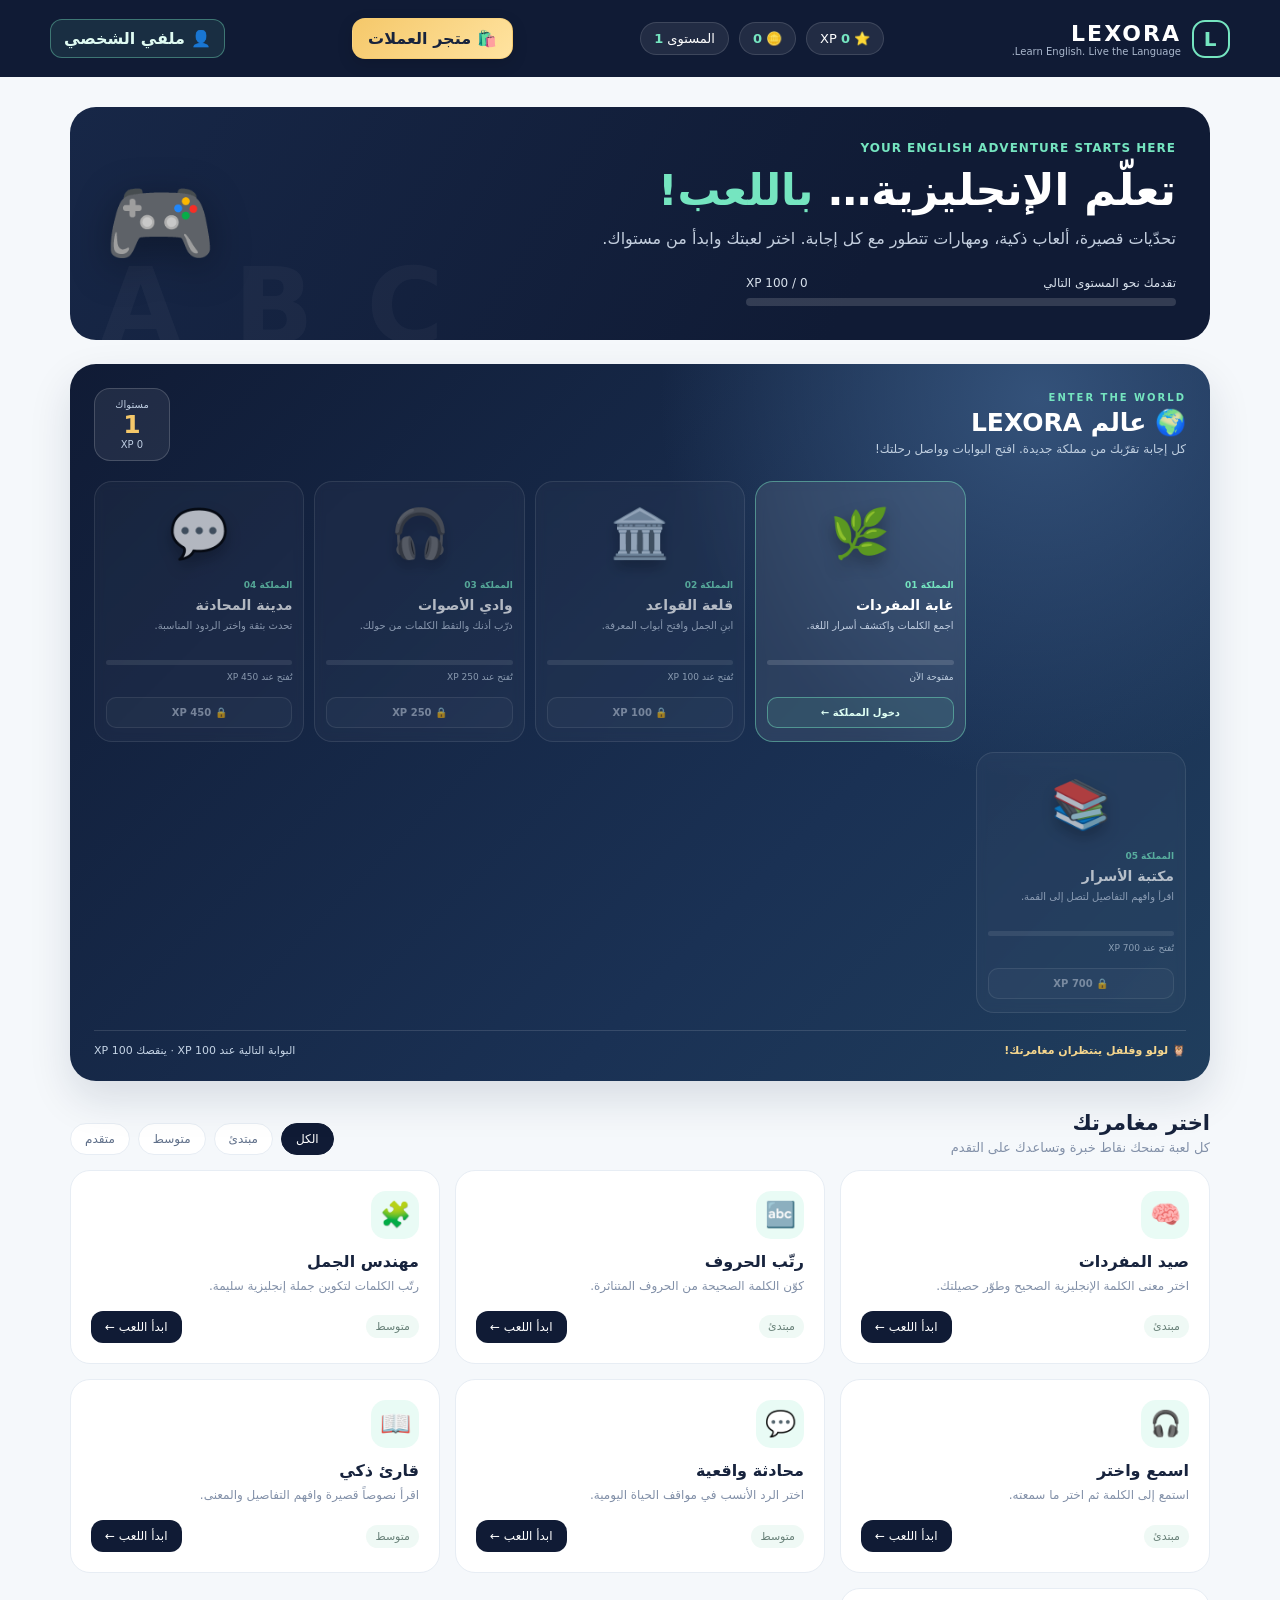
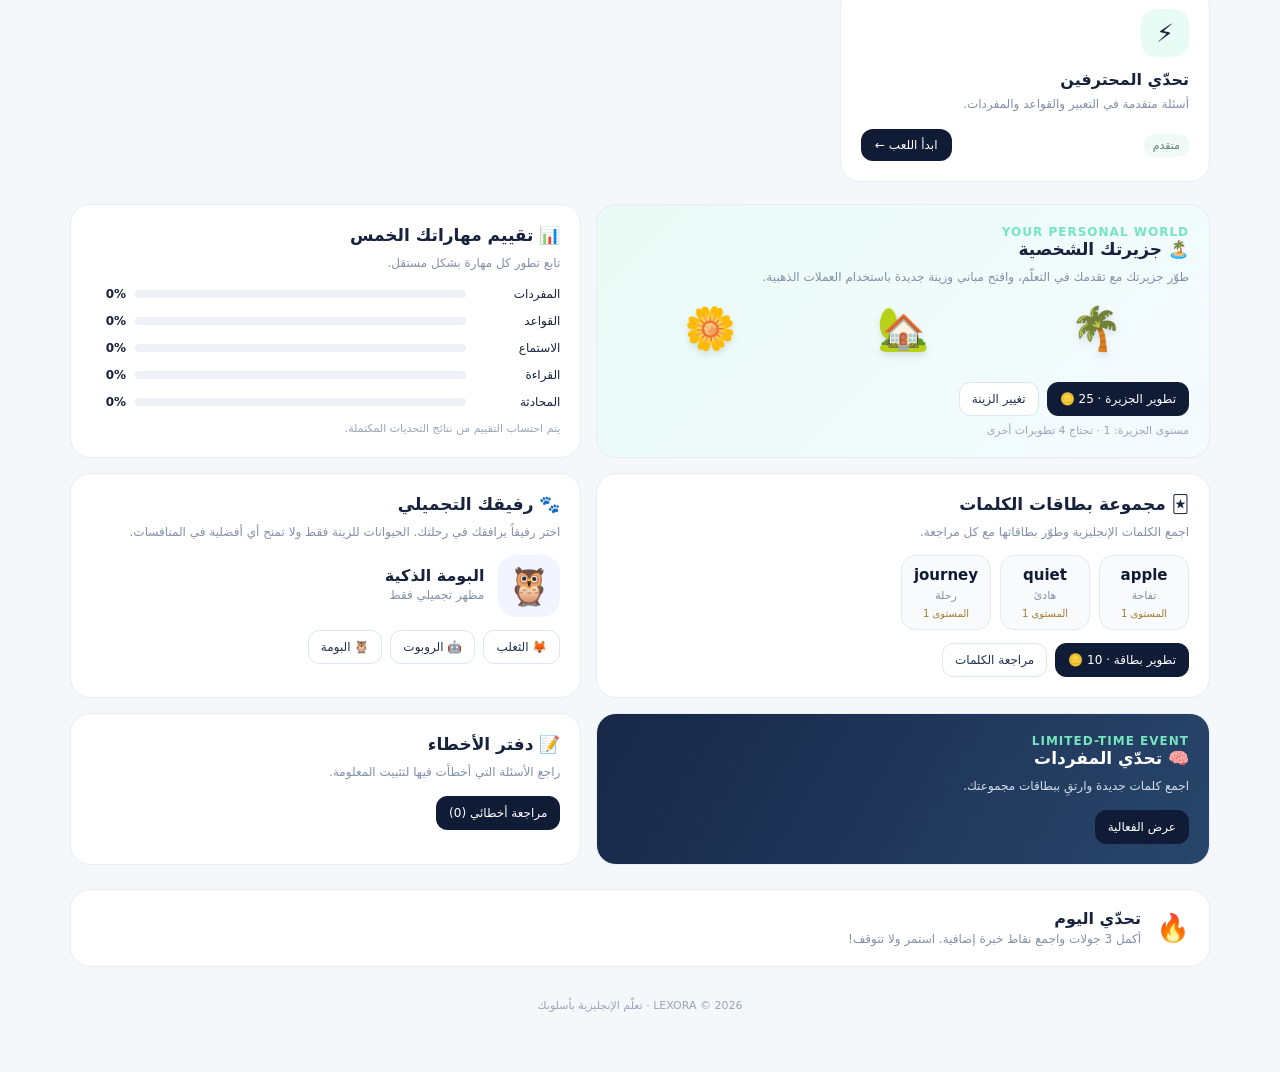
==== commit cc1b138d: "Add explorable LEXORA world hub with progressive realms" ====
--- a/index.html
+++ b/index.html
@@ -47,12 +47,31 @@
 
 
 .store-open-btn{border:1px solid #f5c86a88;background:linear-gradient(135deg,#f5c86a,#ffe3a0);color:#17233d;border-radius:13px;padding:10px 15px;font-weight:900;cursor:pointer;white-space:nowrap;box-shadow:0 5px 16px #0002}.store-open-btn:hover{transform:translateY(-1px);filter:brightness(1.03)}.store-banner{background:linear-gradient(120deg,#172747,#263d66);border:1px solid #f5c86a66;color:#fff;border-radius:18px;padding:18px;margin-bottom:16px}.store-banner strong{display:block;color:#f5c86a;font-size:25px;margin:5px 0}.store-countdown{font-variant-numeric:tabular-nums;font-weight:900;color:#fff}.store-grid{display:grid;grid-template-columns:repeat(2,minmax(0,1fr));gap:12px}.store-pack{border:1px solid #e7edf4;border-radius:16px;padding:16px;background:#fff;position:relative;overflow:hidden}.store-pack.featured{border:2px solid #e8bd58;background:linear-gradient(180deg,#fffaf0,#fff)}.store-pack h3{margin:0 0 8px;color:#17233d}.store-price{font-size:22px;font-weight:900;color:#172747}.store-coins{font-size:24px;font-weight:900;color:#b17a12;margin:7px 0}.store-old{color:#8290a8;text-decoration:line-through;font-size:13px}.store-bonus{display:inline-block;border-radius:20px;background:#e8f8f1;color:#167b5a;padding:5px 9px;font-size:12px;font-weight:900}.store-pack button{width:100%;margin-top:12px;border:0;border-radius:10px;padding:10px;background:#e9edf3;color:#637087;font-weight:800;cursor:not-allowed}.store-note{font-size:12px;color:#8290a8;line-height:1.8;margin:14px 2px 0}.store-expired{background:#f4f6f8;border-radius:12px;padding:12px;color:#64748b;font-weight:700;margin-bottom:14px}@media(max-width:600px){.store-grid{grid-template-columns:1fr}.store-open-btn{padding:9px 11px;font-size:12px}.top{flex-wrap:wrap}.store-pack{padding:14px}}
+
+/* LEXORA interactive arcade gameplay */
+.play-hud{display:flex;justify-content:space-between;gap:7px;flex-wrap:wrap;margin:12px 0}.hud-chip{background:#f0f5f8;border:1px solid #e1e9f0;border-radius:30px;padding:7px 11px;font-size:11px;font-weight:800;color:#34445d}.play-progress{background:#f6f8fb;border-radius:15px;padding:12px 14px;margin:12px 0 17px}.play-progress-label{display:flex;justify-content:space-between;font-size:11px;color:#61718a;margin-bottom:8px}.play-progress-label b{color:#182b49}.play-track{height:9px;background:#e2eaf0;border-radius:20px;overflow:hidden}.play-track i{display:block;height:100%;border-radius:20px;background:linear-gradient(90deg,#48bd98,#8be4bd);transition:width .35s}.mini-game-title{text-align:center;font-size:18px;font-weight:900;color:#172747;margin:15px 0 4px}.play-instruction{text-align:center;margin:8px 0 15px!important;color:#65758c}.game-answers{grid-template-columns:1fr 1fr}.game-answer{display:flex;align-items:center;gap:10px;text-align:right;min-height:62px;border-radius:15px;font-weight:700;transition:transform .15s,border-color .15s,background .15s}.game-answer:active{transform:scale(.98)}.game-answer:disabled{opacity:1;cursor:default}.answer-index{width:27px;height:27px;flex:0 0 27px;border-radius:9px;background:#eff3f7;color:#63748b;display:grid;place-items:center;font-size:11px;font-weight:900}.game-answer.selected{background:#e9faf3;border:2px solid #4abd98}.game-answer.correct{background:#e4f8ee;border:2px solid #27a775}.answer-mark{margin-right:auto;font-size:17px}.game-answer.correct .answer-mark:after{content:'✓';color:#16845f}.reading-passage{background:linear-gradient(135deg,#f0f8ff,#f6f5ff);border:1px solid #dfe9f6;border-radius:17px;padding:16px;margin:12px 0 16px}.reading-passage span{font-size:11px;color:#6680a2;font-weight:900}.reading-passage p{font-size:18px;line-height:1.8;font-weight:700;color:#172747;margin:8px 0 0;text-align:left}.chat-scene{display:flex;align-items:flex-end;gap:10px;margin:12px 0 16px}.chat-avatar{width:48px;height:48px;flex:0 0 48px;border-radius:16px;background:#eaf4ff;display:grid;place-items:center;font-size:25px}.chat-bubble{background:#f0f6fc;border:1px solid #dce9f5;border-radius:17px 17px 17px 4px;padding:13px 16px;max-width:85%}.chat-bubble small{display:block;color:#7b8ba3;font-size:9px;font-weight:900;letter-spacing:1px;margin-bottom:5px}.chat-bubble strong{display:block;font-size:18px;color:#172747}.game-target{background:#f3f8ff;border:1px solid #dce8f6;border-radius:15px;padding:13px;text-align:center;margin:12px 0}.game-target span{display:block;color:#7b8ba3;font-size:11px}.game-target strong{display:block;font-size:19px;margin-top:5px}.letter-slots{display:flex;justify-content:center;gap:6px;flex-wrap:wrap;min-height:58px;background:#f1f7f5;border:1px dashed #9bd9c1;border-radius:15px;padding:10px;margin:12px 0}.drop-placeholder{color:#9aa8b9;font-size:12px;align-self:center}.chosen-letter,.letter-tile{width:42px;height:46px;border:1px solid #dce5ee;border-radius:11px;background:#fff;color:#172747;font-size:20px;font-weight:900;box-shadow:0 3px 0 #dfe7ee}.chosen-letter{background:#e5f8ef;border-color:#a9e4ca}.letter-bank{display:flex;justify-content:center;gap:7px;flex-wrap:wrap;margin:15px 0}.letter-tile:disabled{opacity:.22;box-shadow:none}.tile-help{text-align:center;font-size:11px;color:#8795a8}.sentence-build{background:#f8fafc;border:1px solid #e5ebf2;border-radius:16px;padding:14px}.build-label{font-size:11px;color:#7a899e;font-weight:900;margin:5px 0 9px}.sentence-drop{min-height:58px;border:1px dashed #9bd9c1;background:#eff9f4;border-radius:12px;padding:9px;display:flex;gap:6px;flex-wrap:wrap;align-items:center;justify-content:center}.built-word{background:#dff5eb;color:#17694f;border:1px solid #b8e7d2;border-radius:8px;padding:7px 10px;font-weight:800;direction:ltr}.game-word{background:#fff;box-shadow:0 3px 0 #e0e7ee}.game-word:disabled{opacity:.25}.text-action{display:block;margin:10px auto 0;border:0;background:transparent;color:#65819e;font-size:12px;font-weight:800}.audio-play{display:block;margin:0 auto 14px;border:0;border-radius:30px;padding:11px 24px;background:#e4f8f0;color:#17694f;font-weight:900}.play-tools{display:flex;justify-content:space-between;align-items:center;gap:10px;flex-wrap:wrap;margin:15px 0 6px}.hint-game{border:1px solid #f0dfb6;background:#fff9e9;color:#8b681f;border-radius:11px;padding:9px 12px;font-size:12px;font-weight:800}.hint-game:disabled{opacity:.45}.play-feedback{font-size:12px;color:#7b899d;font-weight:700;flex:1;text-align:center}.play-feedback.good{color:#16845f}.play-feedback.bad{color:#c44d4d}.play-feedback.hint{color:#9b762a}.play-actions{margin-top:12px;min-height:46px}.check-game{min-width:180px}.next-game{min-width:180px}.answer-points{color:#16845f;font-size:13px;font-weight:900}.answer-celebrate .mini-game-title{animation:pop .35s ease}@keyframes pop{50%{transform:scale(1.07)}}
+/* Animated question companions */.mascot-stage{display:flex;align-items:center;justify-content:center;gap:16px;padding:13px 12px;margin:10px 0 15px;border:1px solid #e4edf4;border-radius:18px;background:radial-gradient(circle at 18% 15%,#fff8df 0,transparent 35%),linear-gradient(120deg,#f1fbf7,#f4f6ff);overflow:hidden}.mascot-card{display:flex;align-items:center;gap:9px;min-width:0}.mascot-art{position:relative;width:62px;height:62px;flex:0 0 62px;border-radius:20px;display:grid;place-items:center;font-size:39px;filter:drop-shadow(0 5px 3px #20324f20);animation:mascot-float 2.7s ease-in-out infinite}.mascot-art.owl{background:#fff0c9;animation-delay:-.6s}.mascot-art.fox{background:#ffe5d7;animation-delay:-1.4s}.mascot-art:after{content:"";position:absolute;left:13px;right:13px;bottom:5px;height:5px;border-radius:50%;background:#263b5a18;filter:blur(2px);animation:mascot-shadow 2.7s ease-in-out infinite}.mascot-copy{font-size:11px;line-height:1.5;color:#61718a;max-width:125px}.mascot-copy b{display:block;color:#172747;font-size:12px;margin-bottom:2px}.mascot-stage.cheer .mascot-art{animation:mascot-cheer .55s ease-in-out 2}.mascot-stage.think .mascot-art.owl{animation:mascot-think 1.1s ease-in-out infinite}.mascot-stage.tryagain .mascot-art{animation:mascot-nod .7s ease-in-out 2}@keyframes mascot-float{0%,100%{transform:translateY(0) rotate(-2deg)}50%{transform:translateY(-7px) rotate(2deg)}}@keyframes mascot-shadow{0%,100%{transform:scale(1);opacity:.55}50%{transform:scale(.75);opacity:.25}}@keyframes mascot-cheer{0%,100%{transform:translateY(0) rotate(0) scale(1)}35%{transform:translateY(-13px) rotate(-10deg) scale(1.12)}70%{transform:translateY(-4px) rotate(9deg) scale(1.05)}}@keyframes mascot-think{0%,100%{transform:rotate(-5deg)}50%{transform:rotate(7deg) translateY(-3px)}}@keyframes mascot-nod{0%,100%{transform:translateY(0)}50%{transform:translateY(-5px) rotate(-5deg)}}@media(prefers-reduced-motion:reduce){.mascot-art,.mascot-art:after,.mascot-stage.cheer .mascot-art,.mascot-stage.think .mascot-art,.mascot-stage.tryagain .mascot-art{animation:none!important}}@media(max-width:520px){.mascot-stage{gap:8px;padding:10px 7px}.mascot-art{width:52px;height:52px;flex-basis:52px;font-size:32px;border-radius:16px}.mascot-copy{font-size:10px;max-width:90px}.mascot-copy b{font-size:11px}}@media(max-width:520px){.game-answers{grid-template-columns:1fr}.game-answer{min-height:54px}.play-hud{justify-content:center}.hud-chip{font-size:10px}.play-tools{justify-content:center}.play-feedback{flex-basis:100%;order:2}.check-game,.next-game{width:100%}.reading-passage p{font-size:16px}}
+
+/* LEXORA WORLD hub */
+.world-hub{margin:24px 0 30px;padding:24px;border-radius:26px;background:radial-gradient(circle at 85% 5%,#34527a 0,transparent 32%),linear-gradient(135deg,#101b35,#1a3154 65%,#203e5d);color:#fff;overflow:hidden;position:relative;box-shadow:0 18px 42px #10213c20}.world-heading{display:flex;justify-content:space-between;align-items:center;gap:15px;margin-bottom:20px;position:relative;z-index:1}.world-kicker{font-size:10px;letter-spacing:2px;color:#75e5c0;font-weight:900}.world-heading h2{font-size:25px;margin:5px 0}.world-heading p{color:#c1d0e1;font-size:12px;margin:0}.world-level{min-width:76px;text-align:center;border:1px solid #ffffff2b;background:#ffffff12;border-radius:16px;padding:10px}.world-level span,.world-level small{display:block;color:#bdcce0;font-size:10px}.world-level b{display:block;color:#f5c86a;font-size:25px}.world-map{display:grid;grid-template-columns:repeat(5,minmax(0,1fr));gap:10px;position:relative;z-index:1}.realm-card{border:1px solid #ffffff24;border-radius:18px;padding:13px 11px;background:#ffffff0d;backdrop-filter:blur(5px);min-width:0;display:flex;flex-direction:column;transition:transform .2s,border-color .2s,background .2s}.realm-card.unlocked{background:#ffffff16;border-color:#75e5c078}.realm-card.unlocked:hover{transform:translateY(-4px);background:#ffffff20}.realm-card.locked{opacity:.68}.realm-art{height:78px;display:grid;place-items:center;font-size:48px;filter:drop-shadow(0 7px 8px #0005);animation:realm-float 3.2s ease-in-out infinite}.realm-grammar .realm-art{animation-delay:-.7s}.realm-sound .realm-art{animation-delay:-1.2s}.realm-talk .realm-art{animation-delay:-1.8s}.realm-read .realm-art{animation-delay:-2.4s}@keyframes realm-float{50%{transform:translateY(-7px) rotate(2deg)}}.realm-number{font-size:9px;color:#75e5c0;font-weight:900}.realm-info h3{font-size:14px;margin:5px 0}.realm-info p{font-size:10px;color:#c0cde0;line-height:1.6;min-height:32px;margin:0 0 10px}.realm-progress{height:5px;border-radius:10px;background:#ffffff22;overflow:hidden;margin:4px 0 7px}.realm-progress i{display:block;height:100%;width:0;background:linear-gradient(90deg,#75e5c0,#f5c86a);border-radius:10px;transition:width .4s}.realm-info small{font-size:9px;color:#c1d0e1;display:block;min-height:15px}.realm-enter{width:100%;margin-top:10px;border:1px solid #75e5c077;background:#75e5c018;color:#dffff4;border-radius:10px;padding:9px 5px;font-size:10px;font-weight:900}.realm-enter:disabled{border-color:#ffffff20;background:#ffffff0a;color:#a6b2c3;cursor:not-allowed}.world-footer{display:flex;justify-content:space-between;gap:10px;flex-wrap:wrap;border-top:1px solid #ffffff20;margin-top:17px;padding-top:13px;color:#c5d4e6;font-size:11px}.world-footer span:first-child{color:#f5d68d;font-weight:800}@media(max-width:900px){.world-map{grid-template-columns:repeat(3,minmax(0,1fr))}}@media(max-width:560px){.world-hub{padding:18px 13px;border-radius:20px}.world-heading h2{font-size:21px}.world-map{grid-template-columns:repeat(2,minmax(0,1fr));gap:8px}.realm-card{padding:11px 9px}.realm-art{height:64px;font-size:40px}.realm-info p{min-height:0}.world-footer{font-size:10px}}
 </style>
 </head>
 <body><div class="shell">
 <header class="top"><div class="brand"><div class="brandmark">L</div><div>LEXORA<small>Learn English. Live the Language.</small></div></div><div class="topstats"><div class="pill">⭐ <b id="xp">0</b> XP</div><div class="pill">🪙 <b id="coins">0</b></div><div class="pill">المستوى <b id="level">1</b></div></div><button class="store-open-btn" id="storeOpenBtn" type="button">🛍️ متجر العملات</button><button class="profile-top-btn" id="profileOpenBtn" type="button">👤 ملفي الشخصي</button></header>
 <main>
 <section class="hero"><div><div class="eyebrow">YOUR ENGLISH ADVENTURE STARTS HERE</div><h1>تعلّم الإنجليزية… <span style="color:var(--mint)">باللعب!</span></h1><p>تحدّيات قصيرة، ألعاب ذكية، ومهارات تتطور مع كل إجابة. اختر لعبتك وابدأ من مستواك.</p><div class="progresswrap"><div class="progresshead"><span>تقدمك نحو المستوى التالي</span><span id="progressText">0 / 100 XP</span></div><div class="bar"><i id="progressBar"></i></div></div></div><div class="hero-art">🎮</div></section>
+<section class="world-hub" aria-label="عالم LEXORA">
+ <div class="world-heading"><div><div class="world-kicker">ENTER THE WORLD</div><h2>🌍 عالم LEXORA</h2><p>كل إجابة تقرّبك من مملكة جديدة. افتح البوابات وواصل رحلتك!</p></div><div class="world-level"><span>مستواك</span><b id="worldLevel">1</b><small id="worldXP">0 XP</small></div></div>
+ <div class="world-map">
+  <div class="world-orbit"></div>
+  <article class="realm-card realm-vocab"><div class="realm-art">🌿</div><div class="realm-info"><span class="realm-number">المملكة 01</span><h3>غابة المفردات</h3><p>اجمع الكلمات واكتشف أسرار اللغة.</p><div class="realm-progress"><i id="realmBar1"></i></div><small id="realmStatus1">مفتوحة الآن</small><button type="button" class="realm-enter" data-world-game="vocab">دخول المملكة ←</button></div></article>
+  <article class="realm-card realm-grammar"><div class="realm-art">🏛️</div><div class="realm-info"><span class="realm-number">المملكة 02</span><h3>قلعة القواعد</h3><p>ابنِ الجمل وافتح أبواب المعرفة.</p><div class="realm-progress"><i id="realmBar2"></i></div><small id="realmStatus2">تُفتح عند 100 XP</small><button type="button" class="realm-enter" data-world-game="sentence">دخول المملكة</button></div></article>
+  <article class="realm-card realm-sound"><div class="realm-art">🎧</div><div class="realm-info"><span class="realm-number">المملكة 03</span><h3>وادي الأصوات</h3><p>درّب أذنك والتقط الكلمات من حولك.</p><div class="realm-progress"><i id="realmBar3"></i></div><small id="realmStatus3">تُفتح عند 250 XP</small><button type="button" class="realm-enter" data-world-game="listen">دخول المملكة</button></div></article>
+  <article class="realm-card realm-talk"><div class="realm-art">💬</div><div class="realm-info"><span class="realm-number">المملكة 04</span><h3>مدينة المحادثة</h3><p>تحدث بثقة واختر الردود المناسبة.</p><div class="realm-progress"><i id="realmBar4"></i></div><small id="realmStatus4">تُفتح عند 450 XP</small><button type="button" class="realm-enter" data-world-game="dialogue">دخول المملكة</button></div></article>
+  <article class="realm-card realm-read"><div class="realm-art">📚</div><div class="realm-info"><span class="realm-number">المملكة 05</span><h3>مكتبة الأسرار</h3><p>اقرأ وافهم التفاصيل لتصل إلى القمة.</p><div class="realm-progress"><i id="realmBar5"></i></div><small id="realmStatus5">تُفتح عند 700 XP</small><button type="button" class="realm-enter" data-world-game="reading">دخول المملكة</button></div></article>
+ </div>
+ <div class="world-footer"><span>🦉 لولو وفلفل ينتظران مغامرتك!</span><span id="worldNext">اجمع XP لفتح البوابة التالية</span></div>
+</section>
 <div class="sectionhead"><div><h2>اختر مغامرتك</h2><p>كل لعبة تمنحك نقاط خبرة وتساعدك على التقدم</p></div><div class="filters" id="filters"><button class="filter active" data-filter="all">الكل</button><button class="filter" data-filter="beginner">مبتدئ</button><button class="filter" data-filter="intermediate">متوسط</button><button class="filter" data-filter="advanced">متقدم</button></div></div>
 <section class="games" id="games"></section>
 
@@ -171,6 +190,9 @@
 };
 let xp=Number(localStorage.getItem('lexora_xp')||0),done=Number(localStorage.getItem('lexora_done')||0),filter='all',session=null;
 function renderStats(){ $('xp').textContent=xp;$('level').textContent=Math.floor(xp/100)+1;$('progressText').textContent=(xp%100)+' / 100 XP';$('progressBar').style.width=(xp%100)+'%';}
+function renderWorld(){const thresholds=[0,100,250,450,700],ids=['vocab','sentence','listen','dialogue','reading'];const labels=['مفتوحة الآن','تُفتح عند 100 XP','تُفتح عند 250 XP','تُفتح عند 450 XP','تُفتح عند 700 XP'];thresholds.forEach((need,i)=>{const unlocked=xp>=need,bar=$('realmBar'+(i+1)),status=$('realmStatus'+(i+1)),btn=document.querySelector('[data-world-game="'+ids[i]+'"]'),next=thresholds[i+1]||need+300; if(bar)bar.style.width=(i===0?Math.min(100,Math.max(0,xp/100*100)):Math.max(0,Math.min(100,(xp-need)/(next-need)*100)))+'%';if(status)status.textContent=unlocked?(i===0?'مفتوحة الآن':'<span>مفتوحة · انطلق!</span>'):labels[i];if(btn){btn.disabled=!unlocked;btn.textContent=unlocked?'دخول المملكة ←':'🔒 '+need+' XP';const card=btn.closest('.realm-card');if(card){card.classList.toggle('unlocked',unlocked);card.classList.toggle('locked',!unlocked);}}});if($('worldLevel'))$('worldLevel').textContent=Math.floor(xp/100)+1;if($('worldXP'))$('worldXP').textContent=xp+' XP';const next=thresholds.find(n=>n>xp);if($('worldNext'))$('worldNext').textContent=next?'البوابة التالية عند '+next+' XP · ينقصك '+(next-xp)+' XP':'أنت تتقدم بسرعة! استمر في جمع الخبرة.';}
+document.querySelectorAll('[data-world-game]').forEach(b=>b.addEventListener('click',()=>{if(!b.disabled)start(b.dataset.worldGame)}));
+
 function renderGames(){ $('games').innerHTML='';let shown=games.filter(g=>filter==='all'||g.level===filter);shown.forEach(g=>{let el=document.createElement('article');el.className='game';el.innerHTML='<div class="gameicon">'+g.icon+'</div><h3>'+g.title+'</h3><p>'+g.desc+'</p><div class="gamefoot"><span class="leveltag">'+g.tag+'</span><button class="play" data-id="'+g.id+'">ابدأ اللعب ←</button></div>';$('games').append(el)});$('games').querySelectorAll('[data-id]').forEach(b=>b.addEventListener('click',()=>start(b.dataset.id)));}
 $('filters').addEventListener('click',e=>{let b=e.target.closest('[data-filter]');if(!b)return;filter=b.dataset.filter;$('filters').querySelectorAll('.filter').forEach(x=>x.classList.toggle('active',x===b));renderGames()});
 const STORE_PACKAGES=[{price:1,base:100},{price:3,base:350},{price:5,base:650},{price:10,base:1400}];
@@ -181,8 +203,11 @@
  const d=Math.floor(left/86400000),h=Math.floor(left%86400000/3600000),m=Math.floor(left%3600000/60000),sec=Math.floor(left%60000/1000);
  const node=$('storeCountdown');
  if(node)node.textContent=left>0?(d+' يوم · '+String(h).padStart(2,'0')+':'+String(m).padStart(2,'0')+':'+String(sec).padStart(2,'0')):'انتهى العرض';
- const banner=$('storePromoBanner');
- if(banner&&left<=0)banner.innerHTML='<div class="store-expired">انتهى عرض التدبيل. عادت كميات العملات إلى أسعارها الأساسية.</div>';
+ if(left<=0&&$('storeCountdown')){
+  if(storeCountdownTimer){clearInterval(storeCountdownTimer);storeCountdownTimer=null}
+  openCoinStore();
+  return;
+ }
 }
 function openCoinStore(){
  const active=PROMO_END>Date.now();
@@ -256,7 +281,7 @@
  if(id==='spell')return {type:'spell',prompt:'رتّب الحروف لتكوين الكلمة التي تعني: '+w[1],display:[...w[0]].sort((a,b)=>((a.charCodeAt(0)*7+n)%19)-((b.charCodeAt(0)*7+n)%19)).join('  ·  '),answer:w[0]};
  if(id==='sentence'){const templates=[['I','usually','read','a','book'],['She','is','learning','English','today'],['They','visited','the','city','yesterday'],['We','will','travel','tomorrow'],['He','drinks','water','every','morning']];let words=templates[n%templates.length];return {type:'sentence',prompt:'رتّب الكلمات لتكوين جملة صحيحة.',answer:words.join(' '),parts:[...words].sort((a,b)=>((a.length*11+n)%17)-((b.length*11+n)%17))};}
  if(id==='dialogue'){const lines=[['How are you today?','I’m doing well, thank you.'],['Could you help me, please?','Of course. What do you need?'],['What time is it?','It is three o’clock.'],['Would you like some tea?','Yes, please.'],['Where is the nearest bank?','It is next to the supermarket.']];let x=lines[n%lines.length];return {type:'choice',prompt:'اختر الرد الأنسب في المحادثة:',display:'“'+x[0]+'”',answer:x[1],opts:[x[1], 'I am yesterday.', 'Because it is blue.', 'No, I went home.']};}
- if(id==='reading'){const people=['Lina','Omar','Maya','Adam','Sara'];const places=['library','park','school','market','museum'];const p=people[n%5],place=places[(n*3)%5],day=['Monday','Tuesday','Wednesday','Thursday','Friday'][n%5];return {type:'choice',prompt:'اقرأ النص ثم أجب:',display:p+' visits the '+place+' every '+day+'. She enjoys learning new things there. Where does '+p+' go?',answer:'The '+place+'.',opts:['The '+place+'.','The hospital.','The airport.','The restaurant.']};}
+ if(id==='reading'){const people=['Lina','Omar','Maya','Adam','Sara'];const places=['library','park','school','market','museum'];const p=people[n%5],place=places[(n*3)%5],day=['Monday','Tuesday','Wednesday','Thursday','Friday'][n%5];const passage=p+' visits the '+place+' every '+day+'. She enjoys learning new things there.';return {type:'choice',prompt:'أين تذهب '+p+'؟',display:'أجب اعتماداً على النص.',passage,answer:'The '+place+'.',opts:['The '+place+'.','The hospital.','The airport.','The restaurant.']};}
  const grammar=[['She ___ to school every day.','goes',['go','goes','going','gone']],['They ___ playing football now.','are',['is','am','are','be']],['I have lived here ___ 2020.','since',['for','since','during','from']],['If it rains, we ___ at home.','will stay',['stayed','stay yesterday','will stay','staying']],['He is taller ___ his brother.','than',['then','that','than','as']]];
  let g=grammar[n%grammar.length];return {type:'choice',prompt:'اختر الإجابة الصحيحة لإكمال الجملة:',display:g[0],answer:g[1],opts:g[2]};
 }
@@ -277,34 +302,102 @@
 }
 function playQuestion(){
  const g=games.find(x=>x.id===session.id),n=(session.stage-1)*10+session.round,q=questionFor(session.id,n),round=session.round+1;
- let body='<p class="question">المرحلة '+session.stage+' من 10 · السؤال '+round+' من 10 · '+(session.mode==='challenge'?'تحدّي ❤️ '+hearts()+'/5':'وضع التدريب')+'</p><div class="bar" style="background:#edf1f5"><i style="width:'+((round-1)*10)+'%;background:#55c6a0"></i></div><p class="question">'+q.prompt+'</p>';
- if(q.type==='choice'||q.type==='listen')body+='<div class="prompt">'+q.display+'</div>'+(q.type==='listen'?'<div class="actions"><button class="secondary" id="playAudio">🔊 تشغيل النطق</button></div>':'')+'<div class="answers">'+q.opts.map(x=>'<button class="answer" data-answer="'+encodeURIComponent(x)+'">'+x+'</button>').join('')+'</div>';
- else if(q.type==='spell')body+='<div class="prompt">'+q.display+'</div><input class="field" id="typedAnswer" autocomplete="off" placeholder="اكتب الكلمة هنا">';
- else body+='<div class="wordbank" id="sentenceBank">'+q.parts.map((x,i)=>'<button class="word" data-part="'+i+'">'+x+'</button>').join('')+'</div><div class="sentence" id="sentenceAnswer"></div>';
- body+='<div class="featureactions" style="justify-content:center"><button class="smallbtn" id="useHint">💡 تلميح · 5 XP</button></div><div class="feedback" id="feedback"></div><div class="actions"><button class="primary" id="submitAnswer" '+(q.type==='choice'||q.type==='listen'?'disabled':'')+'>تحقّق من الإجابة</button></div>';
+ const isChoice=q.type==='choice'||q.type==='listen';
+ const isReading=session.id==='reading';
+ const isDialogue=session.id==='dialogue';
+ const isSpell=q.type==='spell';
+ const isSentence=q.type==='sentence';
+ const modeLabel=session.mode==='challenge'?'⚡ تحدّي بالقلوب':'🌱 تدريب حر';
+ let body='<div class="play-hud"><div class="hud-chip">'+modeLabel+'</div><div class="hud-chip">⭐ '+session.score+' صحيحة</div><div class="hud-chip">🔥 سلسلة '+(session.streak||0)+'</div></div>'+
+ '<div class="mascot-stage" id="mascotStage" aria-live="polite"><div class="mascot-card"><div class="mascot-art owl" aria-label="البومة">🦉</div><div class="mascot-copy"><b>لولو البومة</b><span id="owlLine">خلّينا نفكر ونحل السؤال!</span></div></div><div class="mascot-card"><div class="mascot-art fox" aria-label="الثعلب">🦊</div><div class="mascot-copy"><b>فلفل الثعلب</b><span id="foxLine">أنا معك، جرّب بنفسك!</span></div></div></div>'+'<div class="play-progress"><div class="play-progress-label"><span>المرحلة '+session.stage+' / 10</span><b>السؤال '+round+' / 10</b></div><div class="play-track"><i style="width:'+((round-1)*10)+'%"></i></div></div>'+
+ '<div class="mini-game-title">'+(isSpell?'🔤 تحدّي الحروف':isSentence?'🧩 ابنِ الجملة':isReading?'📖 اقرأ واكتشف':isDialogue?'💬 اختر ردّك':q.type==='listen'?'🎧 تحدّي الاستماع':session.id==='challenge'?'⚡ سؤال المحترفين':'🧠 صيد المفردات')+'</div>'+
+ '<p class="question play-instruction">'+q.prompt+'</p>';
+ if(isReading){
+  const passage=q.passage||'Read the question carefully and choose the best answer.';
+  body+='<div class="reading-passage"><span>📚 النص</span><p dir="ltr">'+passage+'</p></div>';
+ }
+ if(isDialogue){
+  body+='<div class="chat-scene"><div class="chat-avatar">🧑‍🎓</div><div class="chat-bubble"><small>FRIEND</small><strong dir="ltr">'+q.display.replace(/[“”]/g,'')+'</strong></div></div>';
+ }else if(isSpell){
+  body+='<div class="game-target"><span>المعنى المطلوب</span><strong>'+q.prompt.split(':').slice(1).join(':').trim()+'</strong></div><div class="letter-slots" id="letterSlots" aria-live="polite"></div><div class="letter-bank" id="letterBank">'+[...q.answer].map((ch,i)=>({ch,i,sort:((ch.charCodeAt(0)*7+n*13+i*5)%97)})).sort((a,b)=>a.sort-b.sort).map(x=>'<button type="button" class="letter-tile" data-letter="'+x.i+'">'+x.ch+'</button>').join('')+'</div><p class="tile-help">اضغط الحروف بالترتيب، واضغط الحرف المختار لإزالته.</p>';
+ }else if(isSentence){
+  body+='<div class="sentence-build"><div class="build-label">جملتك</div><div class="sentence-drop" id="sentenceAnswer"><span class="drop-placeholder">اضغط الكلمات بالترتيب هنا</span></div><div class="build-label">الكلمات المتاحة</div><div class="wordbank" id="sentenceBank">'+q.parts.map((x,i)=>'<button type="button" class="word game-word" data-part="'+i+'">'+x+'</button>').join('')+'</div><button type="button" class="text-action" id="undoSentence">↶ تراجع عن آخر كلمة</button></div>';
+ }else{
+  body+='<div class="prompt '+(q.type==='listen'?'audio-prompt':'')+'">'+(q.type==='listen'?'🎧 اضغط تشغيل ثم اختر ما تسمعه':q.display)+'</div>';
+  if(q.type==='listen')body+='<button type="button" class="audio-play" id="playAudio">▶ تشغيل الكلمة</button>';
+  body+='<div class="answers game-answers">'+q.opts.map((x,i)=>'<button type="button" class="answer game-answer" data-answer="'+encodeURIComponent(x)+'"><span class="answer-index">'+String.fromCharCode(65+i)+'</span><span>'+x+'</span><span class="answer-mark"></span></button>').join('')+'</div>';
+ }
+ body+='<div class="play-tools"><button class="hint-game" id="useHint">💡 تلميح · 5 XP</button><span class="play-feedback" id="feedback" aria-live="polite">اختر إجابتك ثم اضغط تحقّق</span></div><div class="actions play-actions"><button class="primary check-game" id="submitAnswer" '+(isChoice?'disabled':'')+'>تحقّق من الإجابة</button></div>';
  open(g.title,body);
- let chosen=null,parts=[],hintUsed=false;
- $('useHint').onclick=()=>{if(hintUsed)return;if(xp<5){$('feedback').textContent='تحتاج إلى 5 XP لاستخدام التلميح.';return}xp-=5;localStorage.setItem('lexora_xp',xp);renderStats();hintUsed=true;let tip=q.type==='spell'?'يبدأ الجواب بالحرف: '+q.answer[0].toUpperCase():q.type==='sentence'?'ابدأ بالفاعل أو الضمير إن وجد.':'الحرف الأول من الإجابة: '+q.answer[0];$('feedback').textContent='💡 '+tip;$('feedback').className='feedback';$('useHint').disabled=true;};
- if(q.type==='choice'||q.type==='listen'){$('gameBody').querySelectorAll('[data-answer]').forEach(b=>b.onclick=()=>{chosen=decodeURIComponent(b.dataset.answer);$('gameBody').querySelectorAll('.answer').forEach(x=>x.classList.toggle('selected',x===b));$('submitAnswer').disabled=false;});}
- if(q.type==='listen')$('playAudio').onclick=()=>{if('speechSynthesis'in window){speechSynthesis.cancel();let u=new SpeechSynthesisUtterance(q.spoken);u.lang='en-US';u.rate=.82;speechSynthesis.speak(u);}};
- if(q.type==='sentence')$('sentenceBank').querySelectorAll('[data-part]').forEach(b=>b.onclick=()=>{if(b.disabled)return;parts.push(q.parts[+b.dataset.part]);b.disabled=true;$('sentenceAnswer').textContent=parts.join(' ');});
+ let chosen=null,parts=[],letterSelection=[],hintUsed=false,locked=false;
+ const feedback=$('feedback');
+ function setFeedback(msg,type){feedback.textContent=msg;feedback.className='play-feedback '+(type||'');const stage=$('mascotStage');if(stage){stage.classList.remove('cheer','think','tryagain');if(type==='good'){stage.classList.add('cheer');$('owlLine').textContent='يا سلام! إجابة رائعة!';$('foxLine').textContent='أنت بطل! استمر!';}else if(type==='bad'){stage.classList.add('tryagain');$('owlLine').textContent='ولا يهمك، حاول مرة ثانية!';$('foxLine').textContent='خذ نفساً وفكّر بهدوء.';}else if(type==='hint'){stage.classList.add('think');$('owlLine').textContent='فكّر في أول حرف.';$('foxLine').textContent='التلميح يساعدك تكتشفها!';}else{$('owlLine').textContent='خلّينا نفكر ونحل السؤال!';$('foxLine').textContent='أنا معك، جرّب بنفسك!';}}}
+ if(isSpell){
+  const bank=$('letterBank'),slots=$('letterSlots');
+  function drawLetters(){
+   slots.innerHTML=letterSelection.length?letterSelection.map(x=>'<button type="button" class="chosen-letter" data-remove="'+x.i+'">'+x.ch+' ×</button>').join(''):'<span class="drop-placeholder">ستظهر الكلمة هنا</span>';
+   bank.querySelectorAll('[data-letter]').forEach(b=>{const used=letterSelection.some(x=>x.i===Number(b.dataset.letter));b.disabled=used;b.classList.toggle('used-letter',used)});
+  }
+  bank.querySelectorAll('[data-letter]').forEach(b=>b.onclick=()=>{if(locked||b.disabled)return;const i=Number(b.dataset.letter);letterSelection.push({i,ch:q.answer[i]});drawLetters();});
+  slots.onclick=e=>{const b=e.target.closest('[data-remove]');if(!b||locked)return;letterSelection=letterSelection.filter(x=>x.i!==Number(b.dataset.remove));drawLetters();};
+  drawLetters();
+ }
+ if(isChoice){
+  $('gameBody').querySelectorAll('[data-answer]').forEach(b=>b.onclick=()=>{
+   if(locked)return;chosen=decodeURIComponent(b.dataset.answer);
+   $('gameBody').querySelectorAll('.game-answer').forEach(x=>x.classList.toggle('selected',x===b));
+   $('submitAnswer').disabled=false;setFeedback('تم اختيار إجابتك. جاهز للتحقّق؟','');
+  });
+ }
+ if(isSentence){
+  const bank=$('sentenceBank'),drop=$('sentenceAnswer');
+  function drawSentence(){
+   drop.innerHTML=parts.length?parts.map(x=>'<span class="built-word">'+x+'</span>').join(' '):'<span class="drop-placeholder">اضغط الكلمات بالترتيب هنا</span>';
+   bank.querySelectorAll('[data-part]').forEach(b=>{b.disabled=parts.some(x=>x.index===Number(b.dataset.part));});
+  }
+  bank.querySelectorAll('[data-part]').forEach(b=>b.onclick=()=>{if(locked||b.disabled)return;parts.push({index:Number(b.dataset.part),word:q.parts[Number(b.dataset.part)]});drawSentence();});
+  $('undoSentence').onclick=()=>{if(locked)return;parts.pop();drawSentence();};
+  drawSentence();
+ }
+ if(q.type==='listen')$('playAudio').onclick=()=>{if('speechSynthesis'in window){speechSynthesis.cancel();let u=new SpeechSynthesisUtterance(q.spoken);u.lang='en-US';u.rate=.82;speechSynthesis.speak(u);setFeedback('استمع جيداً ثم اختر الكلمة.','');}};
+ $('useHint').onclick=()=>{
+  if(hintUsed||locked)return;
+  if(xp<5){setFeedback('تحتاج إلى 5 XP لاستخدام التلميح.','bad');return;}
+  xp-=5;localStorage.setItem('lexora_xp',xp);renderStats();hintUsed=true;
+  const tip=isSpell?'تلميح: عدد الحروف '+q.answer.length+'، ويبدأ بحرف '+q.answer[0].toUpperCase():isSentence?'تلميح: ابدأ بالفاعل أو الضمير.':'تلميح: الإجابة تبدأ بحرف '+q.answer[0].toUpperCase();
+  setFeedback('💡 '+tip,'hint');$('useHint').disabled=true;
+ };
  $('submitAnswer').onclick=()=>{
-  let answer=q.type==='spell'?($('typedAnswer').value||'').trim().toLowerCase():q.type==='sentence'?parts.join(' '):chosen;
-  if(!answer){$('feedback').textContent='اختر أو اكتب إجابتك أولاً.';return;}
-  const ok=answer.toLowerCase()===q.answer.toLowerCase();
-  if(ok){session.score++;$('feedback').textContent='إجابة صحيحة! ممتاز 👏';$('feedback').className='feedback good';}
-  else{session.wrong++;if(!session.errors)session.errors=[];session.errors.push({prompt:q.prompt,display:q.display||'',selected:answer});lexoraMistakes.unshift({game:session.id,prompt:q.prompt,display:q.display||'',selected:answer,at:Date.now()});if(lexoraMistakes.length>100)lexoraMistakes.length=100;localStorage.setItem('lexora_mistakes',JSON.stringify(lexoraMistakes));window.dispatchEvent(new Event('lexora:progress'));$('feedback').textContent='إجابة غير صحيحة. ستجد هذا السؤال في تقرير الأخطاء بنهاية المرحلة.';$('feedback').className='feedback bad';if(session.mode==='challenge')spendHeart();}
+  if(locked)return;
+  let answer=isSpell?letterSelection.map(x=>x.ch).join('').toLowerCase():isSentence?parts.map(x=>x.word).join(' '):chosen;
+  if(!answer){setFeedback(isSpell?'رتّب الحروف أولاً.':isSentence?'اختر الكلمات لتكوين الجملة.':'اختر إجابة أولاً.','bad');return;}
+  const ok=answer.toLowerCase().trim()===q.answer.toLowerCase().trim();locked=true;
+  if(ok){
+   session.score++;session.streak=(session.streak||0)+1;
+   setFeedback((session.streak>=3?'🔥 كومبو ×'+session.streak+'! ':'✨ إجابة صحيحة! ')+(session.streak>=3?'أنت في قمة التركيز!':'أحسنت، واصل!'),'good');
+   if(isChoice)$('gameBody').querySelectorAll('.game-answer').forEach(b=>{b.disabled=true;if(decodeURIComponent(b.dataset.answer)===q.answer)b.classList.add('correct')});
+   $('gameBody').classList.add('answer-celebrate');
+  }else{
+   session.wrong++;session.streak=0;
+   if(!session.errors)session.errors=[];
+   session.errors.push({prompt:q.prompt,display:q.display||'',selected:answer});
+   lexoraMistakes.unshift({game:session.id,prompt:q.prompt,display:q.display||'',selected:answer,at:Date.now()});
+   if(lexoraMistakes.length>100)lexoraMistakes.length=100;
+   localStorage.setItem('lexora_mistakes',JSON.stringify(lexoraMistakes));window.dispatchEvent(new Event('lexora:progress'));
+   setFeedback('ليست هذه المرة! احتفظنا بالسؤال لمراجعته بعد المرحلة.','bad');
+   if(isChoice)$('gameBody').querySelectorAll('.game-answer').forEach(b=>{b.disabled=true});
+   if(session.mode==='challenge')spendHeart();
+  }
   const skill=({vocab:'vocabulary',spell:'vocabulary',sentence:'grammar',listen:'listening',dialogue:'conversation',reading:'reading',challenge:'grammar'})[session.id];
-  let current=skillScores[skill]||0;let attempts=Number(localStorage.getItem('lexora_skill_attempts_'+skill)||0),correct=Number(localStorage.getItem('lexora_skill_correct_'+skill)||0);attempts++;if(ok)correct++;skillScores[skill]=Math.round(correct/attempts*100);localStorage.setItem('lexora_skill_attempts_'+skill,attempts);localStorage.setItem('lexora_skill_correct_'+skill,correct);
+  let attempts=Number(localStorage.getItem('lexora_skill_attempts_'+skill)||0),correct=Number(localStorage.getItem('lexora_skill_correct_'+skill)||0);attempts++;if(ok)correct++;skillScores[skill]=Math.round(correct/attempts*100);localStorage.setItem('lexora_skill_attempts_'+skill,attempts);localStorage.setItem('lexora_skill_correct_'+skill,correct);
   $('submitAnswer').disabled=true;
-  let next=document.createElement('button');next.className='primary';next.id='continueQuestion';next.textContent=round===10?'إنهاء المرحلة':'السؤال التالي';$('gameBody').querySelector('.actions').append(next);
-  next.onclick=()=>{if(session.round<9){session.round++;playQuestion();}else finishStage();};
+  const actionRow=$('gameBody').querySelector('.play-actions');actionRow.innerHTML='<span class="answer-points">'+(ok?'+10 نقطة':'واصل المحاولة')+'</span><button class="primary next-game" id="continueQuestion">'+(round===10?'🏁 نتيجة المرحلة':'السؤال التالي ←')+'</button>';
+  $('continueQuestion').onclick=()=>{if(session.round<9){session.round++;playQuestion();}else finishStage();};
  };
-}
-function finishStage(){
+}function finishStage(){
  const p=gameProgress(session.id),id=session.id,stage=session.stage,score=session.score,stars=score>=9?3:score>=7?2:score>=5?1:0;
  const previous=p.stages[stage]||{};const firstChallenge=stars>0&&session.mode==='challenge'&&!previous.challengeRewarded;p.stages[stage]={done:stars>0||!!previous.done,score:Math.max(score,previous.score||0),stars:Math.max(stars,previous.stars||0),mode:session.mode,challengeRewarded:!!previous.challengeRewarded||firstChallenge,completedAt:Date.now()};if(stars>0)p.unlocked=Math.max(p.unlocked,Math.min(10,stage+1));p.best=Math.max(p.best,score);p.resume=stars>0?stage*10:(stage-1)*10;saveProgress();
- if(firstChallenge){xp+=score*10;coins+=score*2;done+=1;localStorage.setItem('lexora_xp',xp);localStorage.setItem('lexora_done',done);persistExtra();renderStats();renderExtra();}
+ if(firstChallenge){xp+=score*10;coins+=score*2;done+=1;localStorage.setItem('lexora_xp',xp);localStorage.setItem('lexora_done',done);persistExtra();renderStats();renderWorld();renderExtra();}
  const status=stars?'حصلت على '+stars+' من 3 نجوم':'لم تحصل على نجمة بعد، أعد المرحلة لتحسين نتيجتك.';
  const accuracy=Math.round((score/10)*100),errors=session.errors||[];
  const errorReport=errors.length?'<section class="featurecard" style="margin:14px 0;text-align:right"><h3>❌ الأخطاء ('+errors.length+')</h3>'+errors.map((e,i)=>'<div style="padding:10px 0;border-bottom:1px solid #e7edf4"><b>'+(i+1)+'. '+e.prompt+'</b><p class="question" style="margin:6px 0">'+e.display+'</p><p class="question" style="margin:6px 0;color:#c44d4d">إجابتك: '+e.selected+'</p></div>').join('')+'</section>':'<p class="question" style="text-align:center;color:#16845f">🎉 رائع! لم ترتكب أي أخطاء في هذه المرحلة.</p>';
@@ -312,6 +405,6 @@
  $('stageAgain').onclick=()=>startStage(id,stage);$('stageList').onclick=()=>openStagePicker(id);if($('nextStage'))$('nextStage').onclick=()=>startStage(id,stage+1);
 }
 
-renderGames();renderStats();renderExtra();
+renderGames();renderStats();renderWorld();renderExtra();
 })();
 </script><script type="module" src="/profile.js"></script></body></html>
